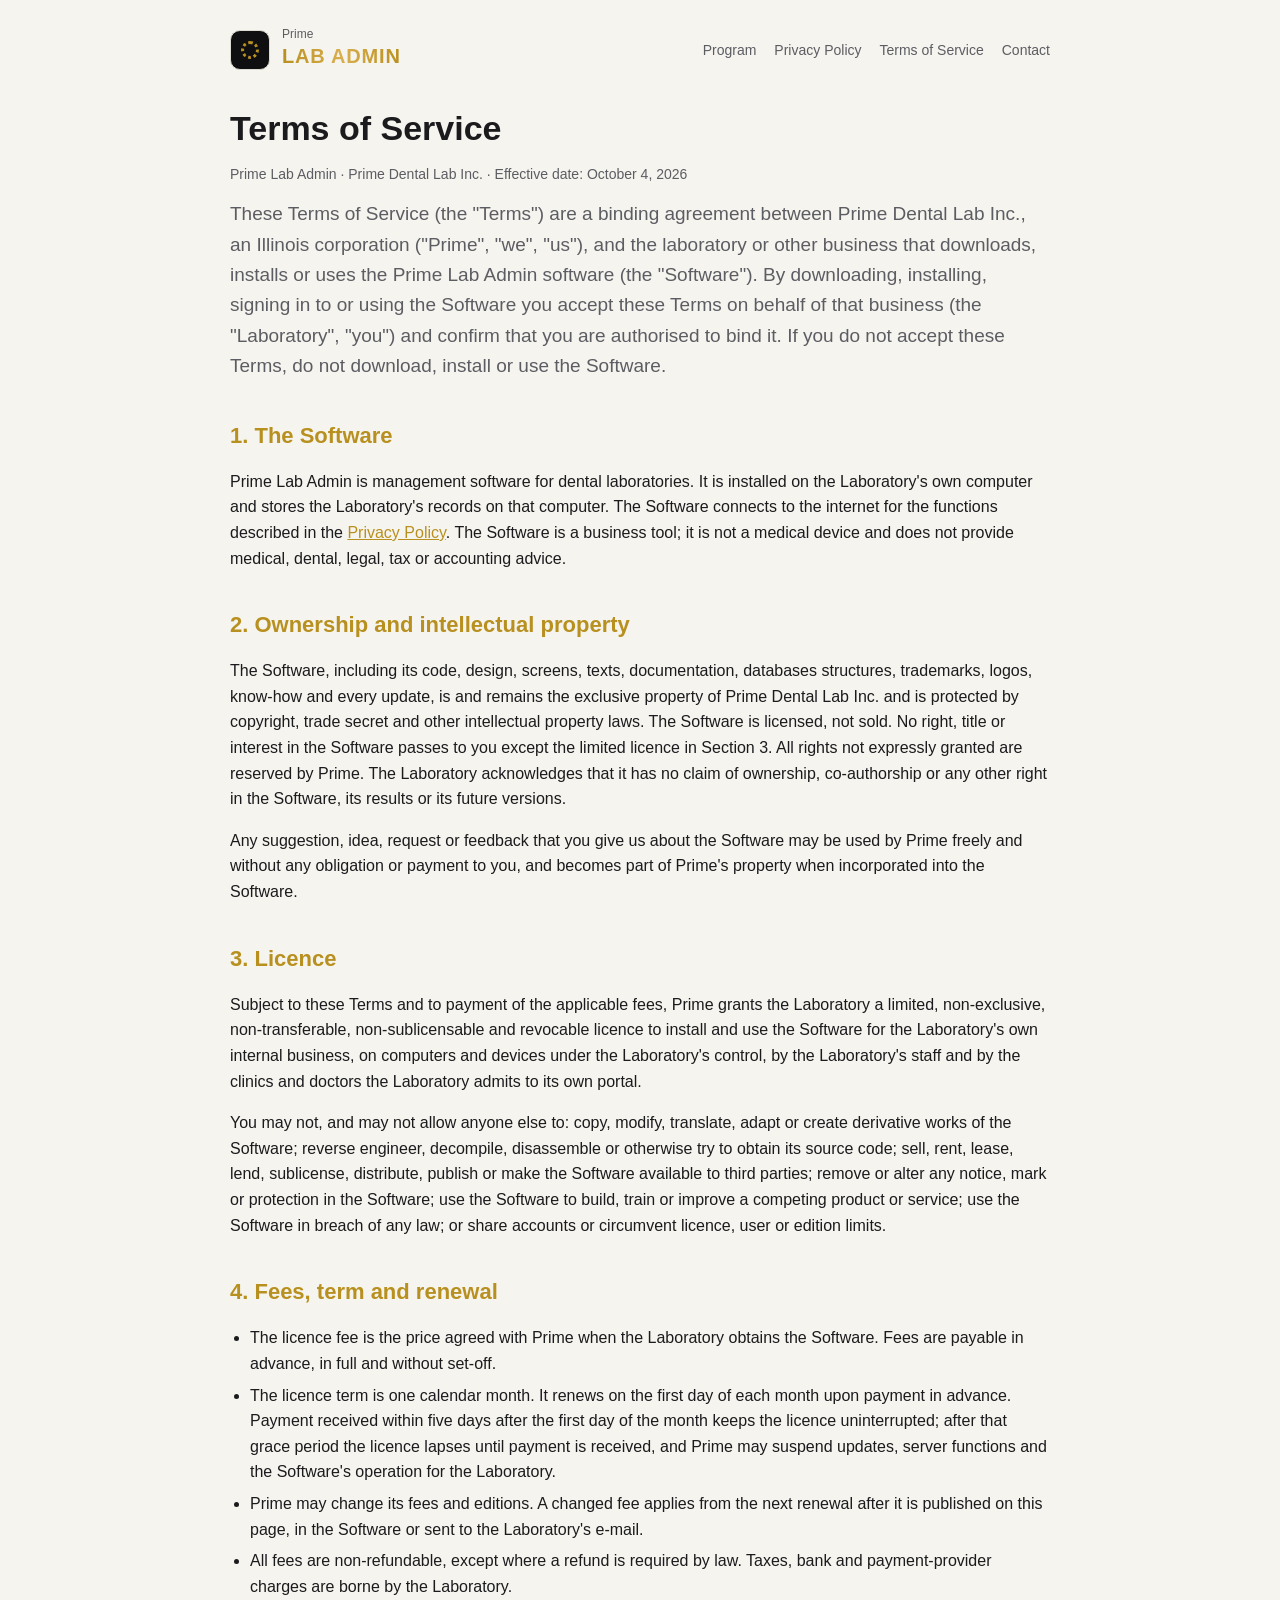
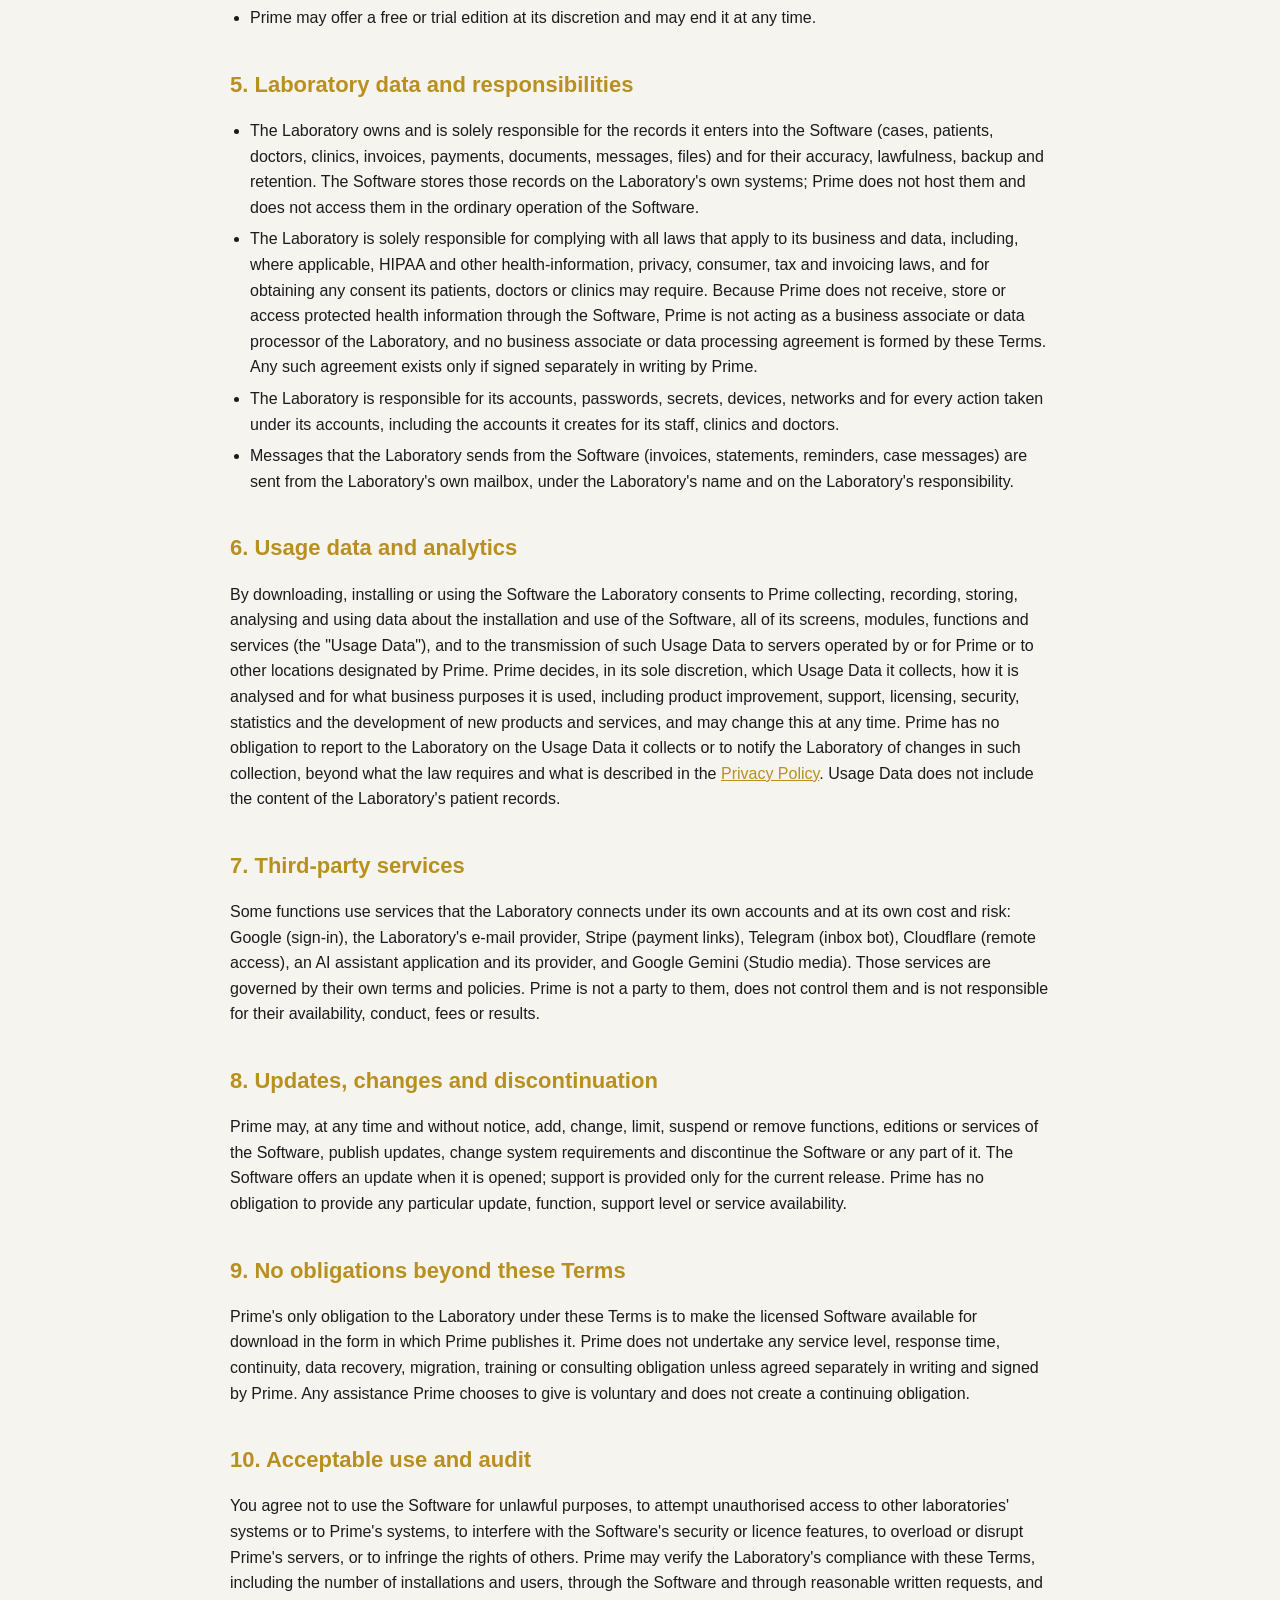
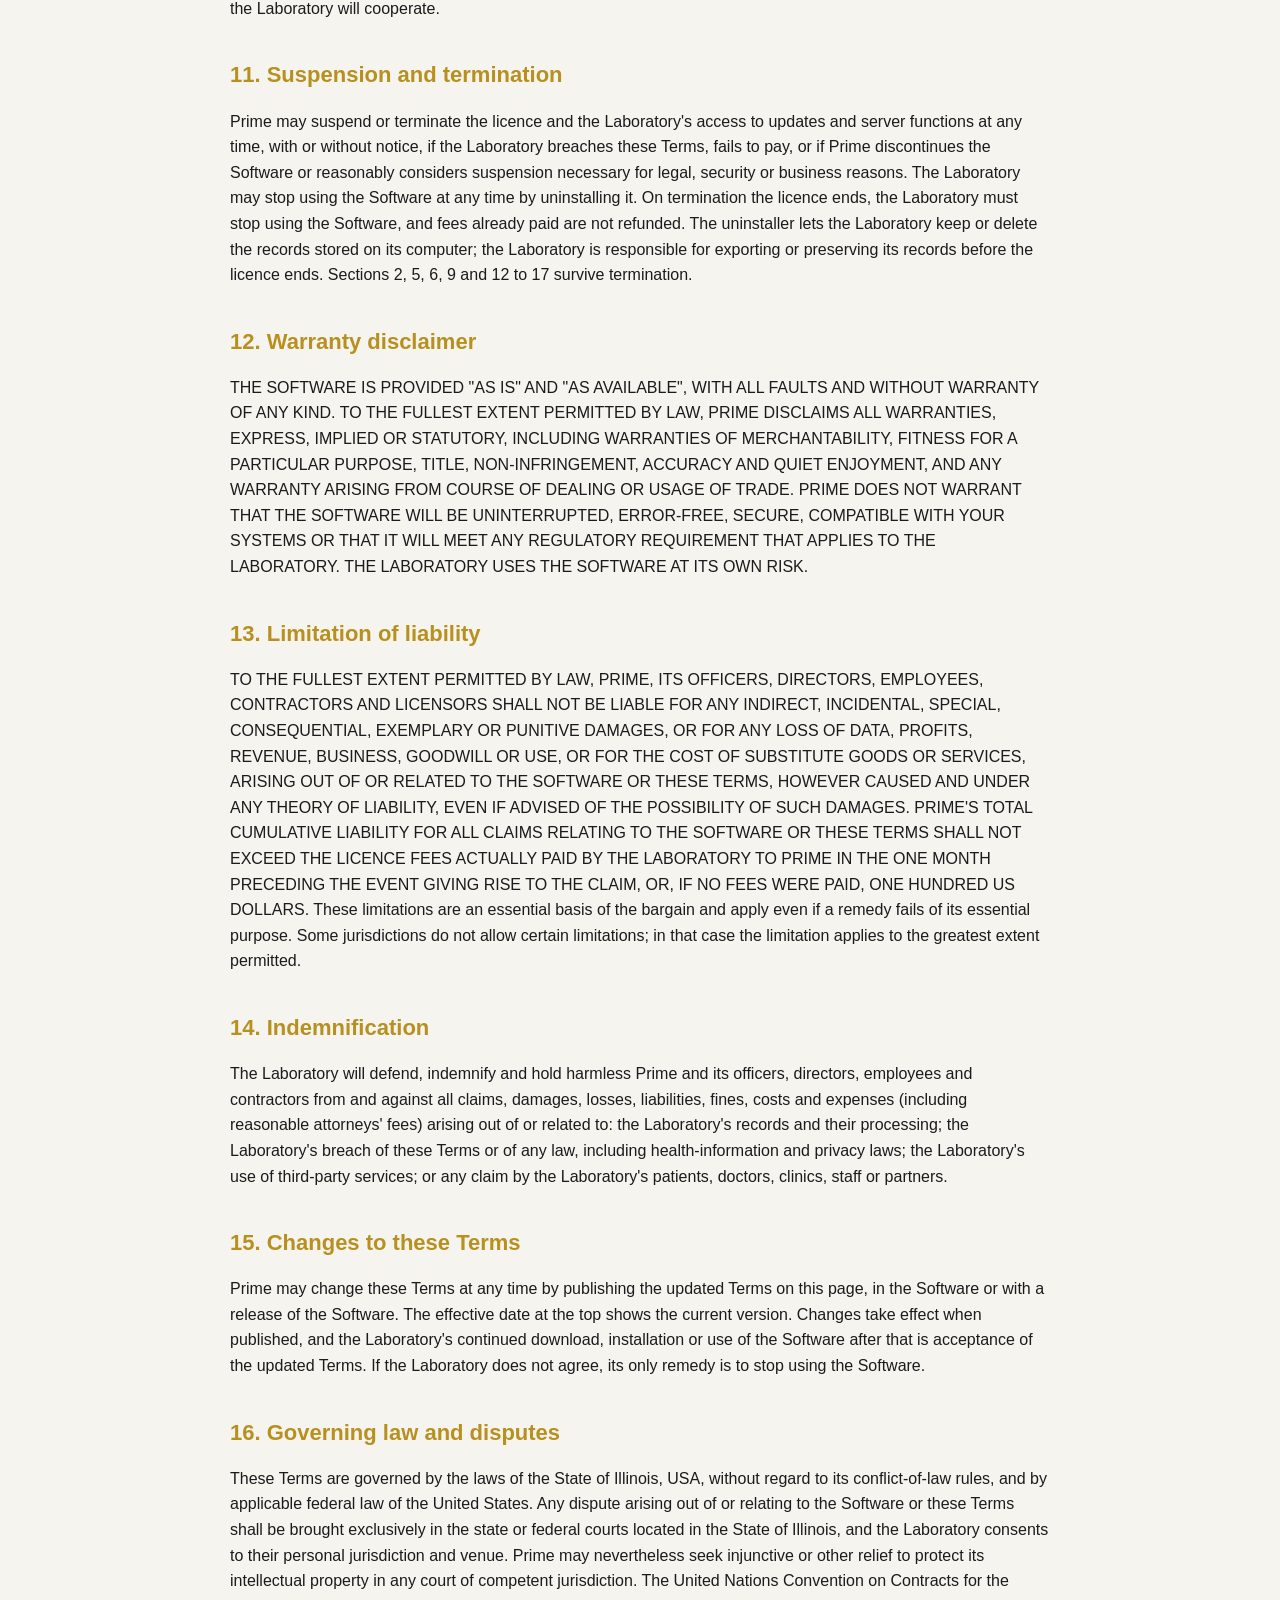
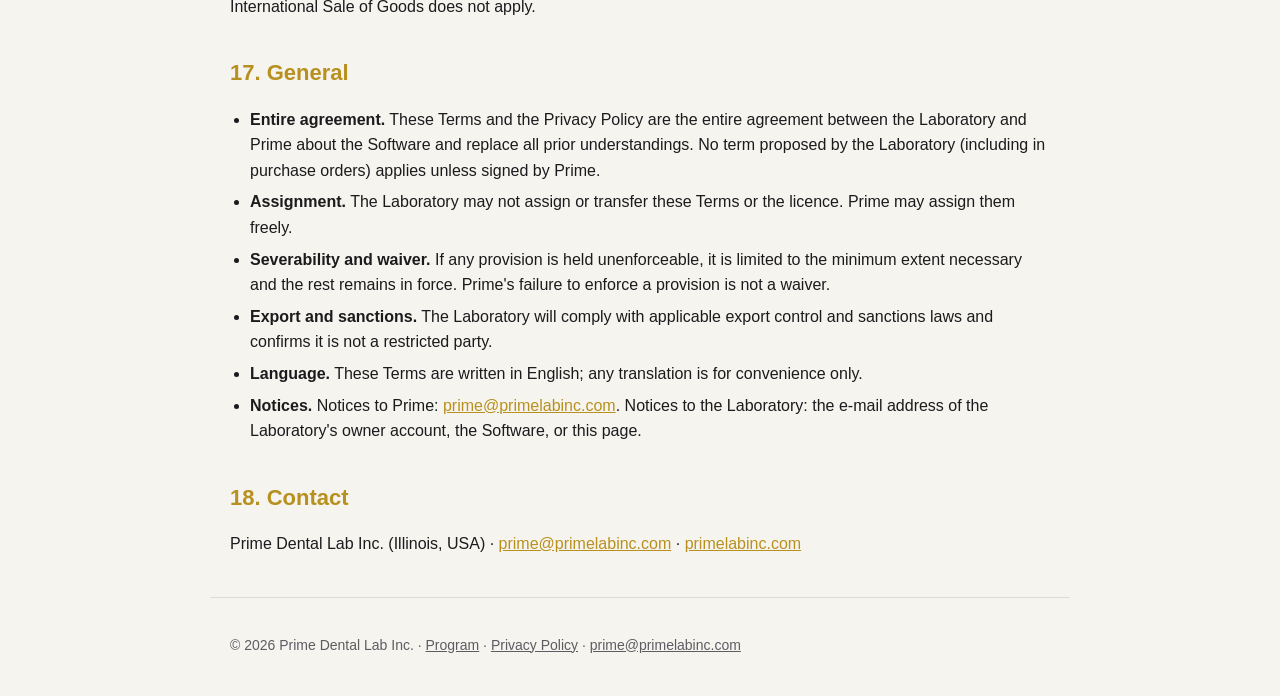
==== terms.html @ 55986823 "Public pages from labadmin 869e050dc3d62ef52f39cce80fc5e84a127762c7" ====
<!doctype html>
<html lang="en">
<head>
<meta charset="utf-8">
<meta name="viewport" content="width=device-width, initial-scale=1">
<title>Terms of Service — Prime Lab Admin</title>
<meta name="description" content="Terms of Service for Prime Lab Admin, dental laboratory management software by Prime Dental Lab Inc.">
<link rel="stylesheet" href="style.css">
</head>
<body>
<header>
  <a class="brand" href="index.html"><span class="mark"><span></span></span><span><small>Prime</small><strong>LAB ADMIN</strong></span></a>
  <nav><a href="index.html">Program</a><a href="privacy.html">Privacy Policy</a><a href="terms.html">Terms of Service</a><a href="mailto:prime@primelabinc.com">Contact</a></nav>
</header>
<main>
  <h1>Terms of Service</h1>
  <p class="meta">Prime Lab Admin · Prime Dental Lab Inc. · Effective date: October 4, 2026</p>
  <p class="lead">These Terms of Service (the "Terms") are a binding agreement between Prime Dental Lab Inc., an Illinois corporation ("Prime", "we", "us"), and the laboratory or other business that downloads, installs or uses the Prime Lab Admin software (the "Software"). By downloading, installing, signing in to or using the Software you accept these Terms on behalf of that business (the "Laboratory", "you") and confirm that you are authorised to bind it. If you do not accept these Terms, do not download, install or use the Software.</p>

  <h2>1. The Software</h2>
  <p>Prime Lab Admin is management software for dental laboratories. It is installed on the Laboratory's own computer and stores the Laboratory's records on that computer. The Software connects to the internet for the functions described in the <a href="privacy.html">Privacy Policy</a>. The Software is a business tool; it is not a medical device and does not provide medical, dental, legal, tax or accounting advice.</p>

  <h2>2. Ownership and intellectual property</h2>
  <p>The Software, including its code, design, screens, texts, documentation, databases structures, trademarks, logos, know-how and every update, is and remains the exclusive property of Prime Dental Lab Inc. and is protected by copyright, trade secret and other intellectual property laws. The Software is licensed, not sold. No right, title or interest in the Software passes to you except the limited licence in Section 3. All rights not expressly granted are reserved by Prime. The Laboratory acknowledges that it has no claim of ownership, co-authorship or any other right in the Software, its results or its future versions.</p>
  <p>Any suggestion, idea, request or feedback that you give us about the Software may be used by Prime freely and without any obligation or payment to you, and becomes part of Prime's property when incorporated into the Software.</p>

  <h2>3. Licence</h2>
  <p>Subject to these Terms and to payment of the applicable fees, Prime grants the Laboratory a limited, non-exclusive, non-transferable, non-sublicensable and revocable licence to install and use the Software for the Laboratory's own internal business, on computers and devices under the Laboratory's control, by the Laboratory's staff and by the clinics and doctors the Laboratory admits to its own portal.</p>
  <p>You may not, and may not allow anyone else to: copy, modify, translate, adapt or create derivative works of the Software; reverse engineer, decompile, disassemble or otherwise try to obtain its source code; sell, rent, lease, lend, sublicense, distribute, publish or make the Software available to third parties; remove or alter any notice, mark or protection in the Software; use the Software to build, train or improve a competing product or service; use the Software in breach of any law; or share accounts or circumvent licence, user or edition limits.</p>

  <h2>4. Fees, term and renewal</h2>
  <ul>
    <li>The licence fee is the price agreed with Prime when the Laboratory obtains the Software. Fees are payable in advance, in full and without set-off.</li>
    <li>The licence term is one calendar month. It renews on the first day of each month upon payment in advance. Payment received within five days after the first day of the month keeps the licence uninterrupted; after that grace period the licence lapses until payment is received, and Prime may suspend updates, server functions and the Software's operation for the Laboratory.</li>
    <li>Prime may change its fees and editions. A changed fee applies from the next renewal after it is published on this page, in the Software or sent to the Laboratory's e-mail.</li>
    <li>All fees are non-refundable, except where a refund is required by law. Taxes, bank and payment-provider charges are borne by the Laboratory.</li>
    <li>Prime may offer a free or trial edition at its discretion and may end it at any time.</li>
  </ul>

  <h2>5. Laboratory data and responsibilities</h2>
  <ul>
    <li>The Laboratory owns and is solely responsible for the records it enters into the Software (cases, patients, doctors, clinics, invoices, payments, documents, messages, files) and for their accuracy, lawfulness, backup and retention. The Software stores those records on the Laboratory's own systems; Prime does not host them and does not access them in the ordinary operation of the Software.</li>
    <li>The Laboratory is solely responsible for complying with all laws that apply to its business and data, including, where applicable, HIPAA and other health-information, privacy, consumer, tax and invoicing laws, and for obtaining any consent its patients, doctors or clinics may require. Because Prime does not receive, store or access protected health information through the Software, Prime is not acting as a business associate or data processor of the Laboratory, and no business associate or data processing agreement is formed by these Terms. Any such agreement exists only if signed separately in writing by Prime.</li>
    <li>The Laboratory is responsible for its accounts, passwords, secrets, devices, networks and for every action taken under its accounts, including the accounts it creates for its staff, clinics and doctors.</li>
    <li>Messages that the Laboratory sends from the Software (invoices, statements, reminders, case messages) are sent from the Laboratory's own mailbox, under the Laboratory's name and on the Laboratory's responsibility.</li>
  </ul>

  <h2>6. Usage data and analytics</h2>
  <p>By downloading, installing or using the Software the Laboratory consents to Prime collecting, recording, storing, analysing and using data about the installation and use of the Software, all of its screens, modules, functions and services (the "Usage Data"), and to the transmission of such Usage Data to servers operated by or for Prime or to other locations designated by Prime. Prime decides, in its sole discretion, which Usage Data it collects, how it is analysed and for what business purposes it is used, including product improvement, support, licensing, security, statistics and the development of new products and services, and may change this at any time. Prime has no obligation to report to the Laboratory on the Usage Data it collects or to notify the Laboratory of changes in such collection, beyond what the law requires and what is described in the <a href="privacy.html">Privacy Policy</a>. Usage Data does not include the content of the Laboratory's patient records.</p>

  <h2>7. Third-party services</h2>
  <p>Some functions use services that the Laboratory connects under its own accounts and at its own cost and risk: Google (sign-in), the Laboratory's e-mail provider, Stripe (payment links), Telegram (inbox bot), Cloudflare (remote access), an AI assistant application and its provider, and Google Gemini (Studio media). Those services are governed by their own terms and policies. Prime is not a party to them, does not control them and is not responsible for their availability, conduct, fees or results.</p>

  <h2>8. Updates, changes and discontinuation</h2>
  <p>Prime may, at any time and without notice, add, change, limit, suspend or remove functions, editions or services of the Software, publish updates, change system requirements and discontinue the Software or any part of it. The Software offers an update when it is opened; support is provided only for the current release. Prime has no obligation to provide any particular update, function, support level or service availability.</p>

  <h2>9. No obligations beyond these Terms</h2>
  <p>Prime's only obligation to the Laboratory under these Terms is to make the licensed Software available for download in the form in which Prime publishes it. Prime does not undertake any service level, response time, continuity, data recovery, migration, training or consulting obligation unless agreed separately in writing and signed by Prime. Any assistance Prime chooses to give is voluntary and does not create a continuing obligation.</p>

  <h2>10. Acceptable use and audit</h2>
  <p>You agree not to use the Software for unlawful purposes, to attempt unauthorised access to other laboratories' systems or to Prime's systems, to interfere with the Software's security or licence features, to overload or disrupt Prime's servers, or to infringe the rights of others. Prime may verify the Laboratory's compliance with these Terms, including the number of installations and users, through the Software and through reasonable written requests, and the Laboratory will cooperate.</p>

  <h2>11. Suspension and termination</h2>
  <p>Prime may suspend or terminate the licence and the Laboratory's access to updates and server functions at any time, with or without notice, if the Laboratory breaches these Terms, fails to pay, or if Prime discontinues the Software or reasonably considers suspension necessary for legal, security or business reasons. The Laboratory may stop using the Software at any time by uninstalling it. On termination the licence ends, the Laboratory must stop using the Software, and fees already paid are not refunded. The uninstaller lets the Laboratory keep or delete the records stored on its computer; the Laboratory is responsible for exporting or preserving its records before the licence ends. Sections 2, 5, 6, 9 and 12 to 17 survive termination.</p>

  <h2>12. Warranty disclaimer</h2>
  <p>THE SOFTWARE IS PROVIDED "AS IS" AND "AS AVAILABLE", WITH ALL FAULTS AND WITHOUT WARRANTY OF ANY KIND. TO THE FULLEST EXTENT PERMITTED BY LAW, PRIME DISCLAIMS ALL WARRANTIES, EXPRESS, IMPLIED OR STATUTORY, INCLUDING WARRANTIES OF MERCHANTABILITY, FITNESS FOR A PARTICULAR PURPOSE, TITLE, NON-INFRINGEMENT, ACCURACY AND QUIET ENJOYMENT, AND ANY WARRANTY ARISING FROM COURSE OF DEALING OR USAGE OF TRADE. PRIME DOES NOT WARRANT THAT THE SOFTWARE WILL BE UNINTERRUPTED, ERROR-FREE, SECURE, COMPATIBLE WITH YOUR SYSTEMS OR THAT IT WILL MEET ANY REGULATORY REQUIREMENT THAT APPLIES TO THE LABORATORY. THE LABORATORY USES THE SOFTWARE AT ITS OWN RISK.</p>

  <h2>13. Limitation of liability</h2>
  <p>TO THE FULLEST EXTENT PERMITTED BY LAW, PRIME, ITS OFFICERS, DIRECTORS, EMPLOYEES, CONTRACTORS AND LICENSORS SHALL NOT BE LIABLE FOR ANY INDIRECT, INCIDENTAL, SPECIAL, CONSEQUENTIAL, EXEMPLARY OR PUNITIVE DAMAGES, OR FOR ANY LOSS OF DATA, PROFITS, REVENUE, BUSINESS, GOODWILL OR USE, OR FOR THE COST OF SUBSTITUTE GOODS OR SERVICES, ARISING OUT OF OR RELATED TO THE SOFTWARE OR THESE TERMS, HOWEVER CAUSED AND UNDER ANY THEORY OF LIABILITY, EVEN IF ADVISED OF THE POSSIBILITY OF SUCH DAMAGES. PRIME'S TOTAL CUMULATIVE LIABILITY FOR ALL CLAIMS RELATING TO THE SOFTWARE OR THESE TERMS SHALL NOT EXCEED THE LICENCE FEES ACTUALLY PAID BY THE LABORATORY TO PRIME IN THE ONE MONTH PRECEDING THE EVENT GIVING RISE TO THE CLAIM, OR, IF NO FEES WERE PAID, ONE HUNDRED US DOLLARS. These limitations are an essential basis of the bargain and apply even if a remedy fails of its essential purpose. Some jurisdictions do not allow certain limitations; in that case the limitation applies to the greatest extent permitted.</p>

  <h2>14. Indemnification</h2>
  <p>The Laboratory will defend, indemnify and hold harmless Prime and its officers, directors, employees and contractors from and against all claims, damages, losses, liabilities, fines, costs and expenses (including reasonable attorneys' fees) arising out of or related to: the Laboratory's records and their processing; the Laboratory's breach of these Terms or of any law, including health-information and privacy laws; the Laboratory's use of third-party services; or any claim by the Laboratory's patients, doctors, clinics, staff or partners.</p>

  <h2>15. Changes to these Terms</h2>
  <p>Prime may change these Terms at any time by publishing the updated Terms on this page, in the Software or with a release of the Software. The effective date at the top shows the current version. Changes take effect when published, and the Laboratory's continued download, installation or use of the Software after that is acceptance of the updated Terms. If the Laboratory does not agree, its only remedy is to stop using the Software.</p>

  <h2>16. Governing law and disputes</h2>
  <p>These Terms are governed by the laws of the State of Illinois, USA, without regard to its conflict-of-law rules, and by applicable federal law of the United States. Any dispute arising out of or relating to the Software or these Terms shall be brought exclusively in the state or federal courts located in the State of Illinois, and the Laboratory consents to their personal jurisdiction and venue. Prime may nevertheless seek injunctive or other relief to protect its intellectual property in any court of competent jurisdiction. The United Nations Convention on Contracts for the International Sale of Goods does not apply.</p>

  <h2>17. General</h2>
  <ul>
    <li><strong>Entire agreement.</strong> These Terms and the Privacy Policy are the entire agreement between the Laboratory and Prime about the Software and replace all prior understandings. No term proposed by the Laboratory (including in purchase orders) applies unless signed by Prime.</li>
    <li><strong>Assignment.</strong> The Laboratory may not assign or transfer these Terms or the licence. Prime may assign them freely.</li>
    <li><strong>Severability and waiver.</strong> If any provision is held unenforceable, it is limited to the minimum extent necessary and the rest remains in force. Prime's failure to enforce a provision is not a waiver.</li>
    <li><strong>Export and sanctions.</strong> The Laboratory will comply with applicable export control and sanctions laws and confirms it is not a restricted party.</li>
    <li><strong>Language.</strong> These Terms are written in English; any translation is for convenience only.</li>
    <li><strong>Notices.</strong> Notices to Prime: <a href="mailto:prime@primelabinc.com">prime@primelabinc.com</a>. Notices to the Laboratory: the e-mail address of the Laboratory's owner account, the Software, or this page.</li>
  </ul>

  <h2>18. Contact</h2>
  <p>Prime Dental Lab Inc. (Illinois, USA) · <a href="mailto:prime@primelabinc.com">prime@primelabinc.com</a> · <a href="https://primelabinc.com">primelabinc.com</a></p>
</main>
<footer>
  © 2026 Prime Dental Lab Inc. · <a href="index.html">Program</a> · <a href="privacy.html">Privacy Policy</a> · <a href="mailto:prime@primelabinc.com">prime@primelabinc.com</a>
</footer>
</body>
</html>
---- style.css ----
:root{--bg:#141517;--card:#1c1d21;--text:#ececec;--muted:#a9a9ad;--gold:#f0c75e;--gold2:#fff3b0;--line:#3a3b40;--max:860px}
@media (prefers-color-scheme:light){:root{--bg:#f6f4ee;--card:#ffffff;--text:#1b1b1e;--muted:#5c5c63;--gold:#b8901f;--gold2:#d9ae4f;--line:#dedbd1}}
*{box-sizing:border-box}
body{margin:0;background:var(--bg);color:var(--text);font:16px/1.6 -apple-system,"Segoe UI",Roboto,Helvetica,Arial,sans-serif}
header,main,footer{max-width:var(--max);margin:0 auto;padding:0 20px}
header{padding-top:28px;padding-bottom:8px;display:flex;align-items:center;justify-content:space-between;gap:16px;flex-wrap:wrap}
.brand{display:flex;align-items:center;gap:12px;text-decoration:none;color:inherit}
.brand .mark{width:40px;height:40px;border-radius:10px;background:#0f0f11;border:1px solid var(--line);display:grid;place-items:center}
.brand .mark span{width:18px;height:18px;border-radius:50%;border:3px dotted var(--gold)}
.brand small{display:block;font-size:12px;color:var(--muted);line-height:1}
.brand strong{font-size:20px;letter-spacing:.04em;background:linear-gradient(90deg,var(--gold),var(--gold2),var(--gold));-webkit-background-clip:text;background-clip:text;color:transparent}
nav a{color:var(--muted);text-decoration:none;margin-left:18px;font-size:14px}
nav a:hover{color:var(--gold)}
h1{font-size:34px;line-height:1.2;margin:28px 0 8px}
h2{font-size:22px;margin:36px 0 10px;color:var(--gold)}
h3{font-size:17px;margin:22px 0 6px}
p.lead{font-size:19px;color:var(--muted);margin-top:0}
.card{background:var(--card);border:1px solid var(--line);border-radius:14px;padding:18px 20px;margin:14px 0}
.grid{display:grid;grid-template-columns:repeat(auto-fit,minmax(240px,1fr));gap:14px}
.grid .card{margin:0}
.btn{display:inline-block;background:var(--gold);color:#141517;font-weight:600;text-decoration:none;padding:12px 20px;border-radius:10px;margin:8px 8px 8px 0}
.btn.ghost{background:transparent;color:var(--text);border:1px solid var(--line)}
ul{padding-left:20px}
li{margin:6px 0}
table{border-collapse:collapse;width:100%;font-size:15px}
th,td{text-align:left;vertical-align:top;padding:8px 10px;border-bottom:1px solid var(--line)}
th{color:var(--muted);font-weight:600}
.meta{color:var(--muted);font-size:14px}
footer{padding:36px 20px 40px;color:var(--muted);font-size:14px;border-top:1px solid var(--line);margin-top:40px}
footer a{color:var(--muted)}
a{color:var(--gold)}
@media (max-width:600px){h1{font-size:28px}nav a{margin-left:12px}}
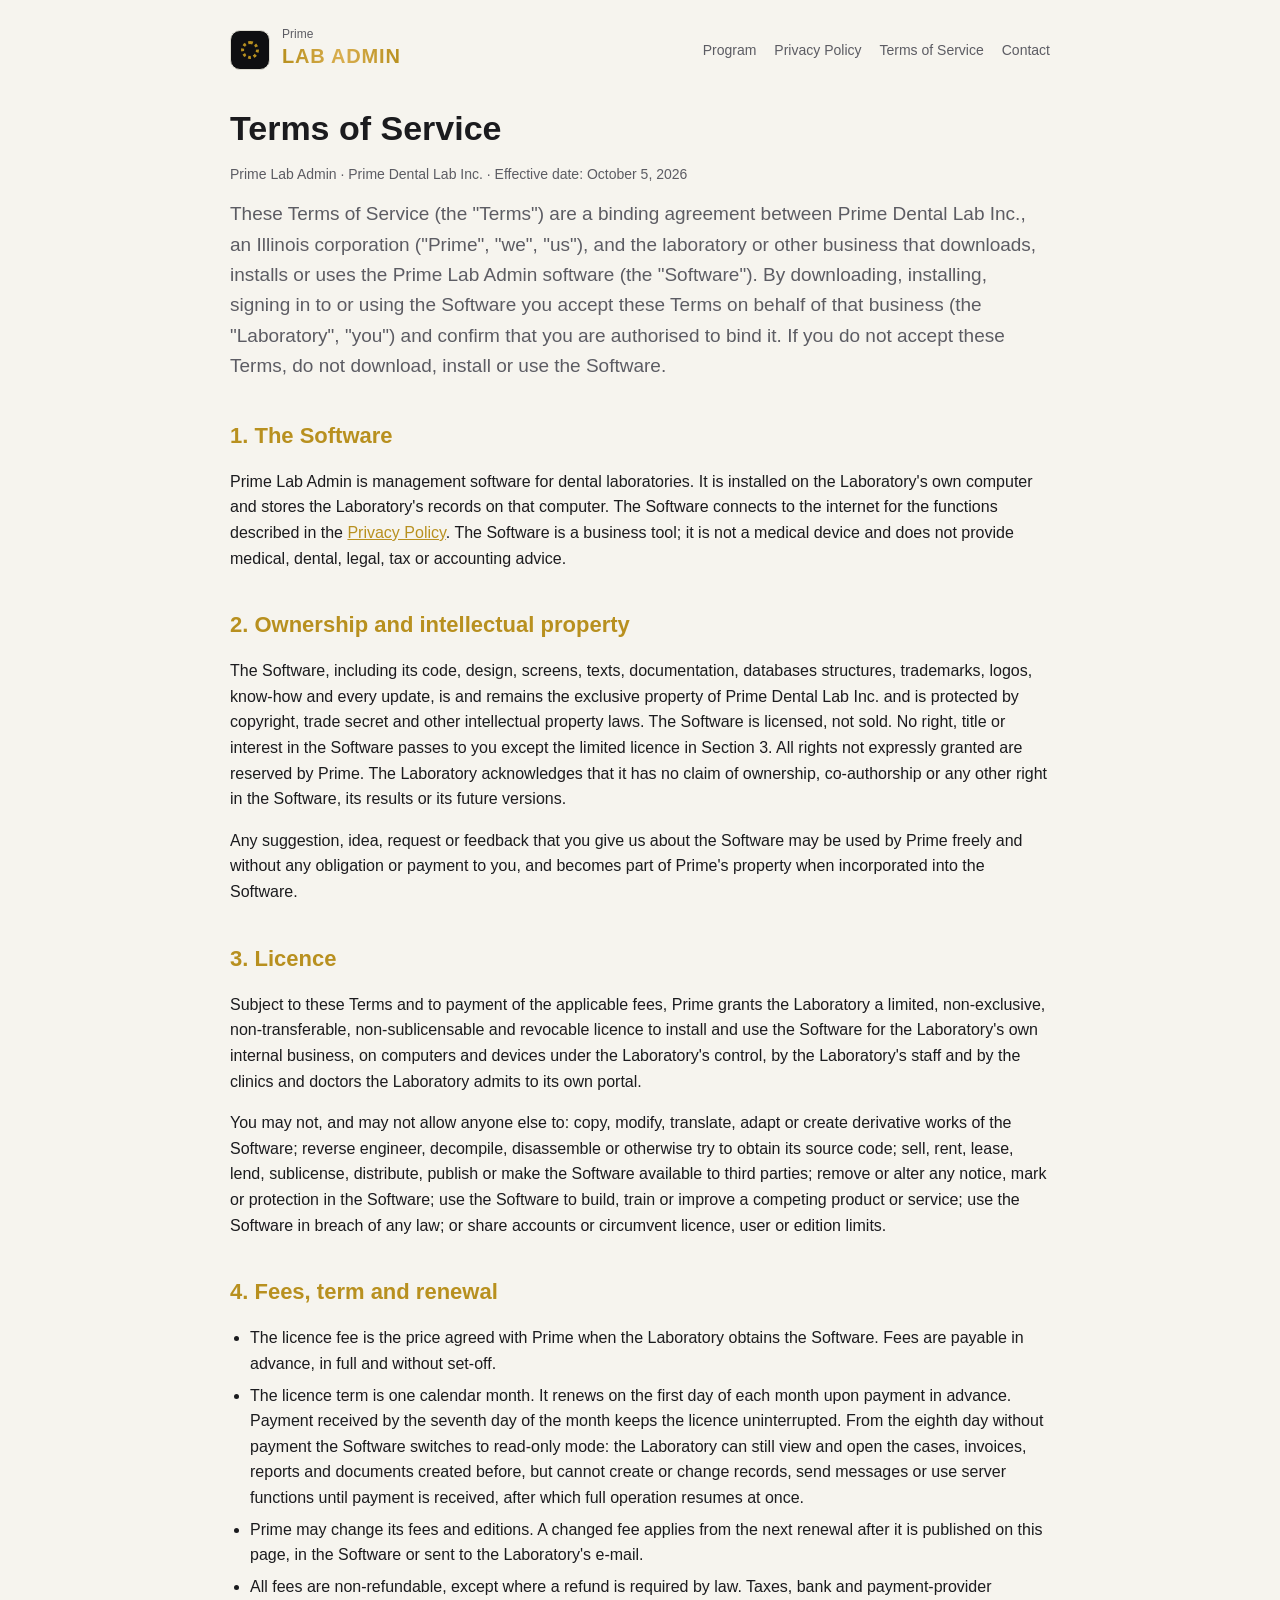
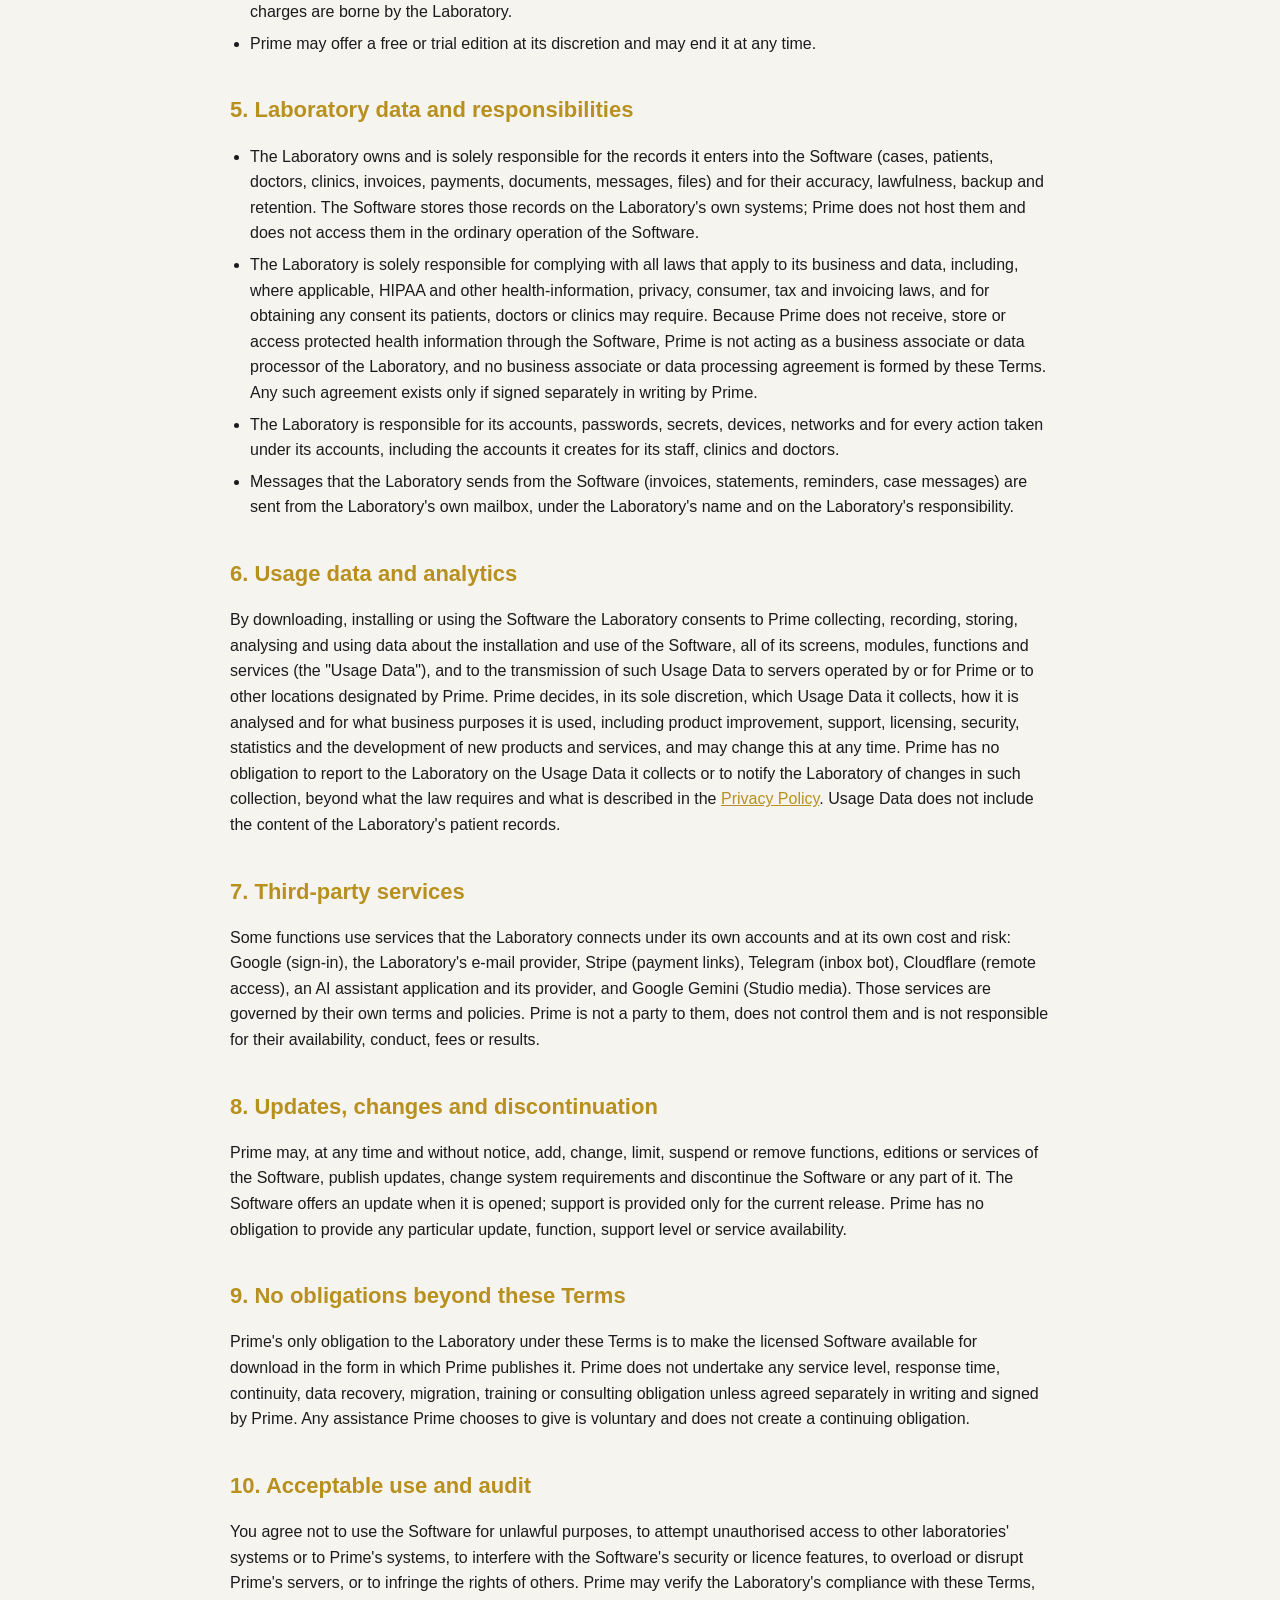
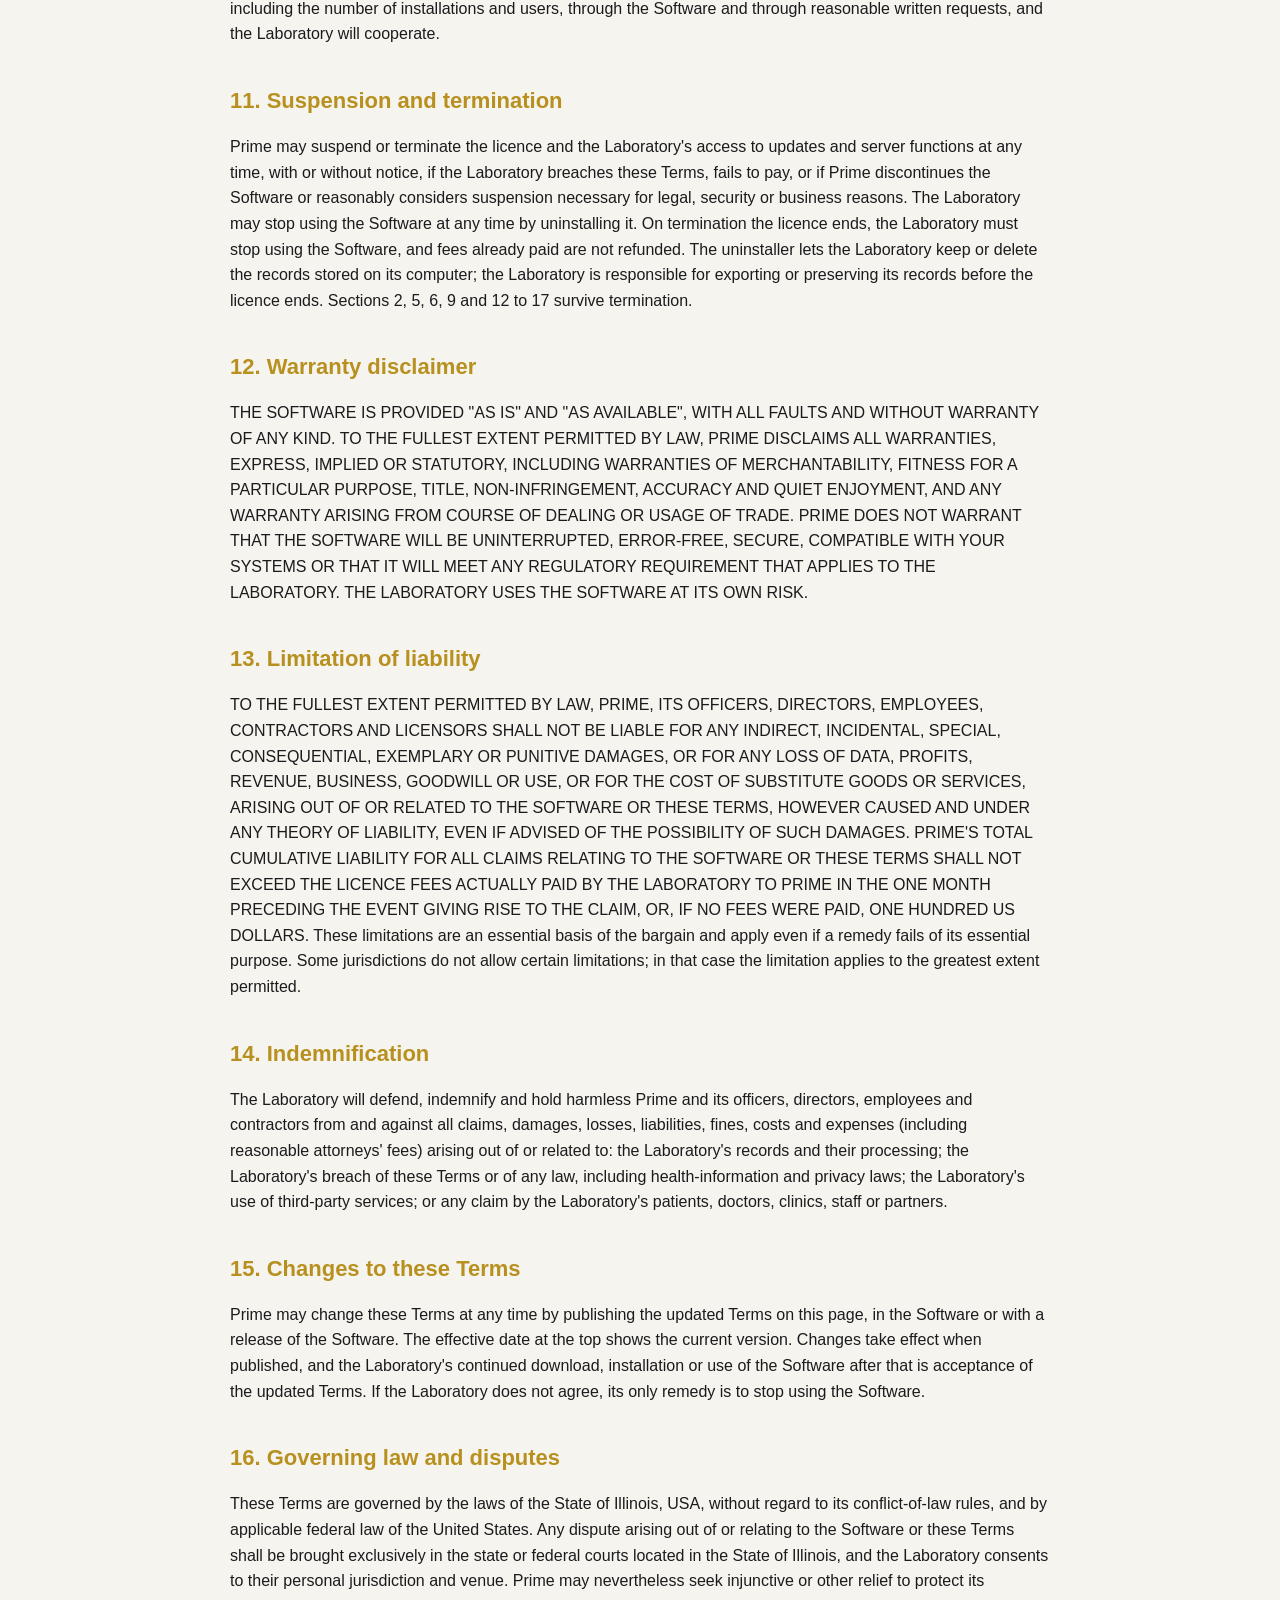
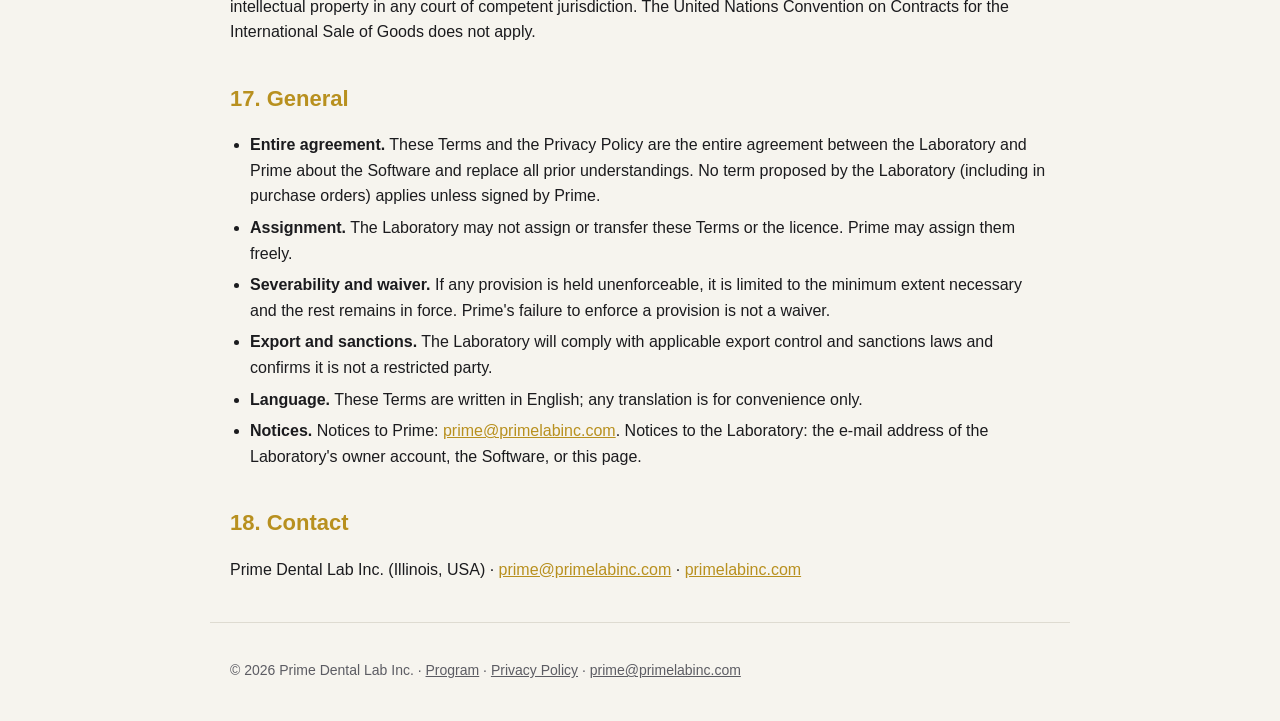
==== commit 47d41187: "Public pages from labadmin c899fab8dcedd87260b2fb63ebf32020b0abae48" ====
--- a/terms.html
+++ b/terms.html
@@ -14,7 +14,7 @@
 </header>
 <main>
   <h1>Terms of Service</h1>
-  <p class="meta">Prime Lab Admin · Prime Dental Lab Inc. · Effective date: October 4, 2026</p>
+  <p class="meta">Prime Lab Admin · Prime Dental Lab Inc. · Effective date: October 5, 2026</p>
   <p class="lead">These Terms of Service (the "Terms") are a binding agreement between Prime Dental Lab Inc., an Illinois corporation ("Prime", "we", "us"), and the laboratory or other business that downloads, installs or uses the Prime Lab Admin software (the "Software"). By downloading, installing, signing in to or using the Software you accept these Terms on behalf of that business (the "Laboratory", "you") and confirm that you are authorised to bind it. If you do not accept these Terms, do not download, install or use the Software.</p>
 
   <h2>1. The Software</h2>
@@ -31,7 +31,7 @@
   <h2>4. Fees, term and renewal</h2>
   <ul>
     <li>The licence fee is the price agreed with Prime when the Laboratory obtains the Software. Fees are payable in advance, in full and without set-off.</li>
-    <li>The licence term is one calendar month. It renews on the first day of each month upon payment in advance. Payment received within five days after the first day of the month keeps the licence uninterrupted; after that grace period the licence lapses until payment is received, and Prime may suspend updates, server functions and the Software's operation for the Laboratory.</li>
+    <li>The licence term is one calendar month. It renews on the first day of each month upon payment in advance. Payment received by the seventh day of the month keeps the licence uninterrupted. From the eighth day without payment the Software switches to read-only mode: the Laboratory can still view and open the cases, invoices, reports and documents created before, but cannot create or change records, send messages or use server functions until payment is received, after which full operation resumes at once.</li>
     <li>Prime may change its fees and editions. A changed fee applies from the next renewal after it is published on this page, in the Software or sent to the Laboratory's e-mail.</li>
     <li>All fees are non-refundable, except where a refund is required by law. Taxes, bank and payment-provider charges are borne by the Laboratory.</li>
     <li>Prime may offer a free or trial edition at its discretion and may end it at any time.</li>
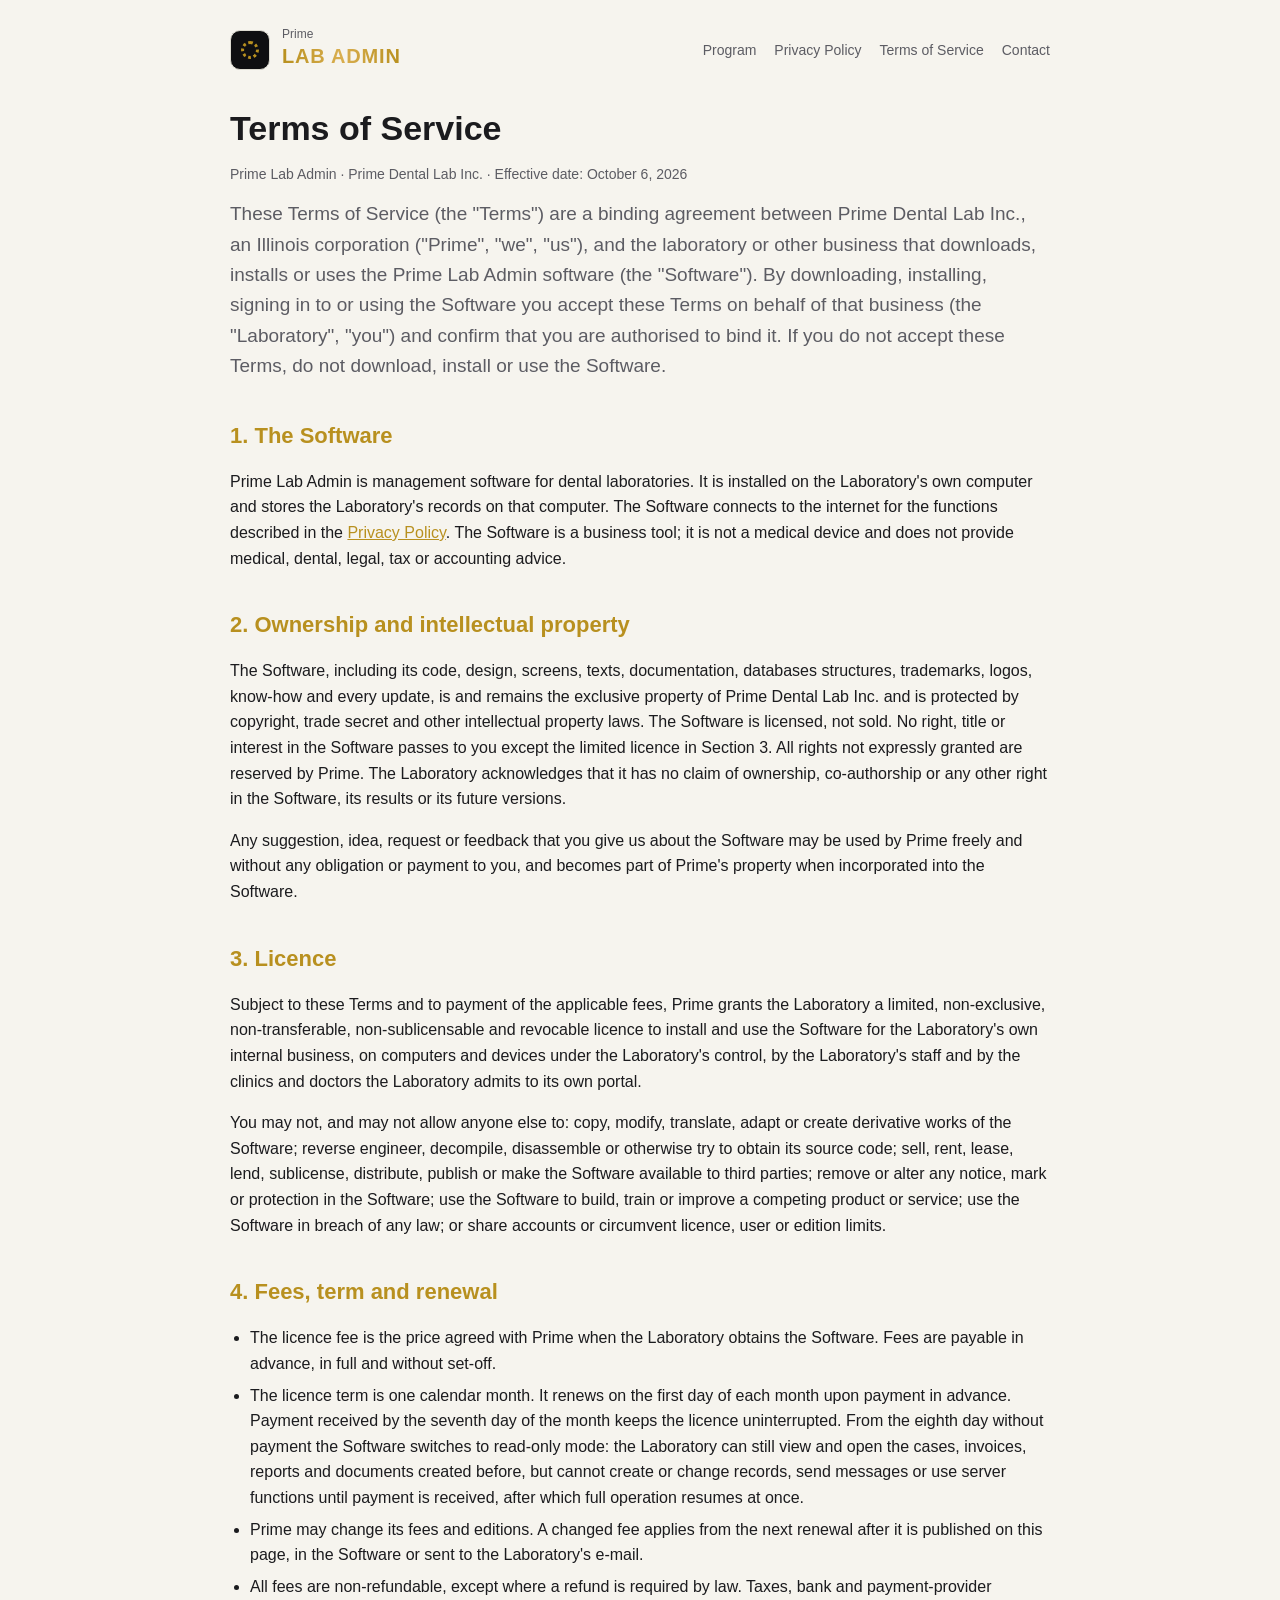
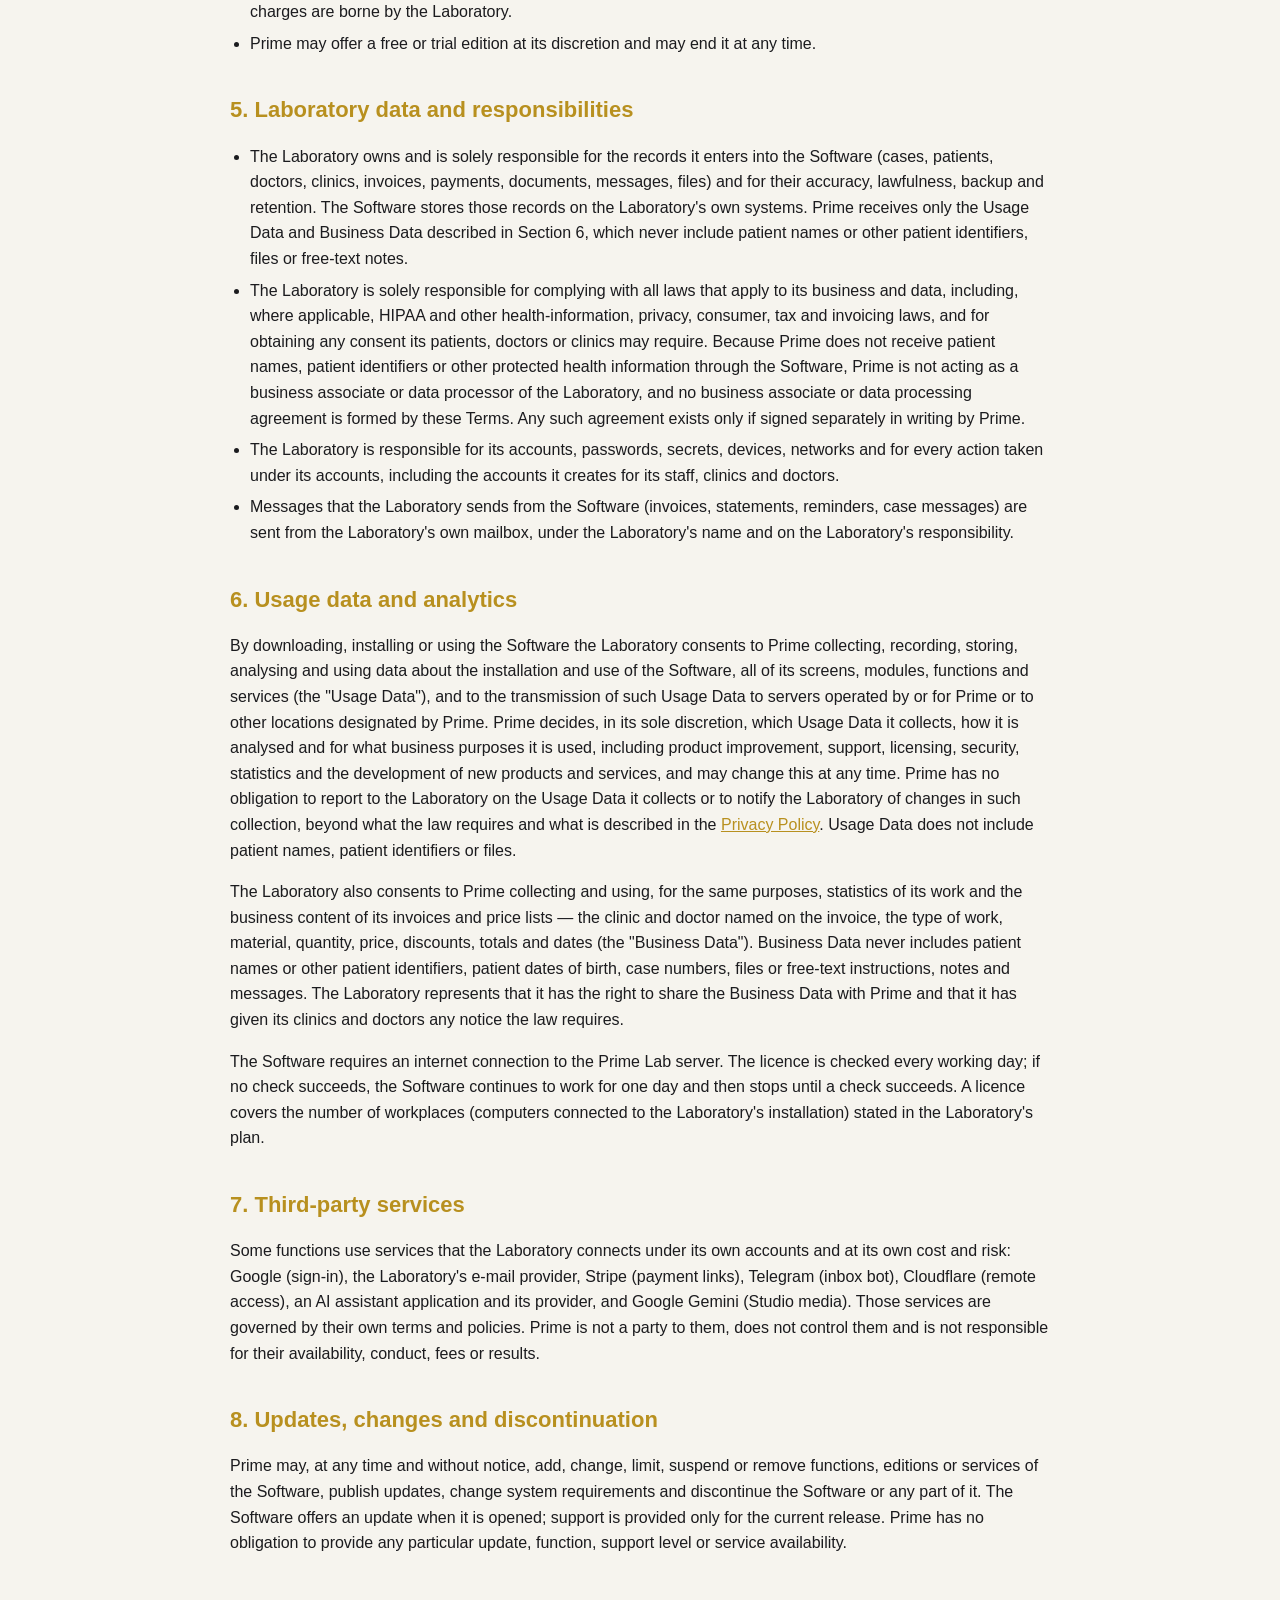
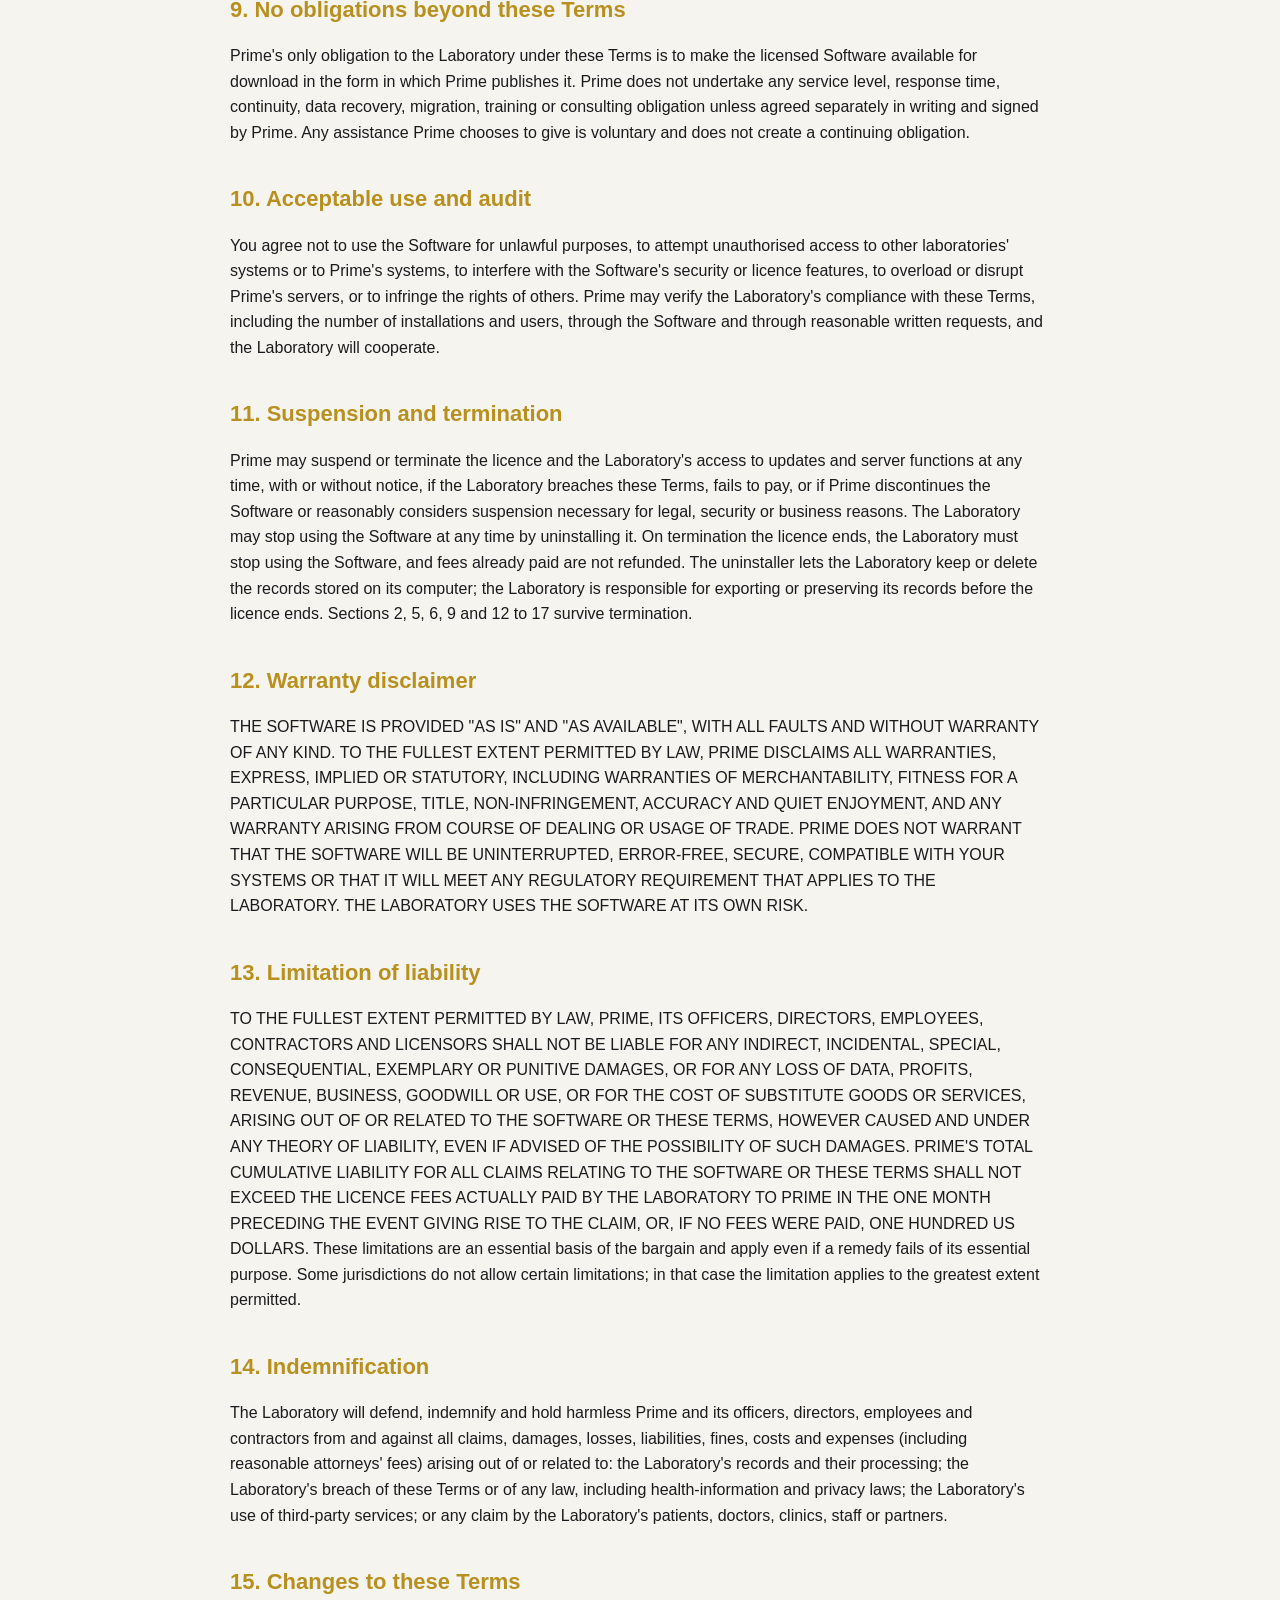
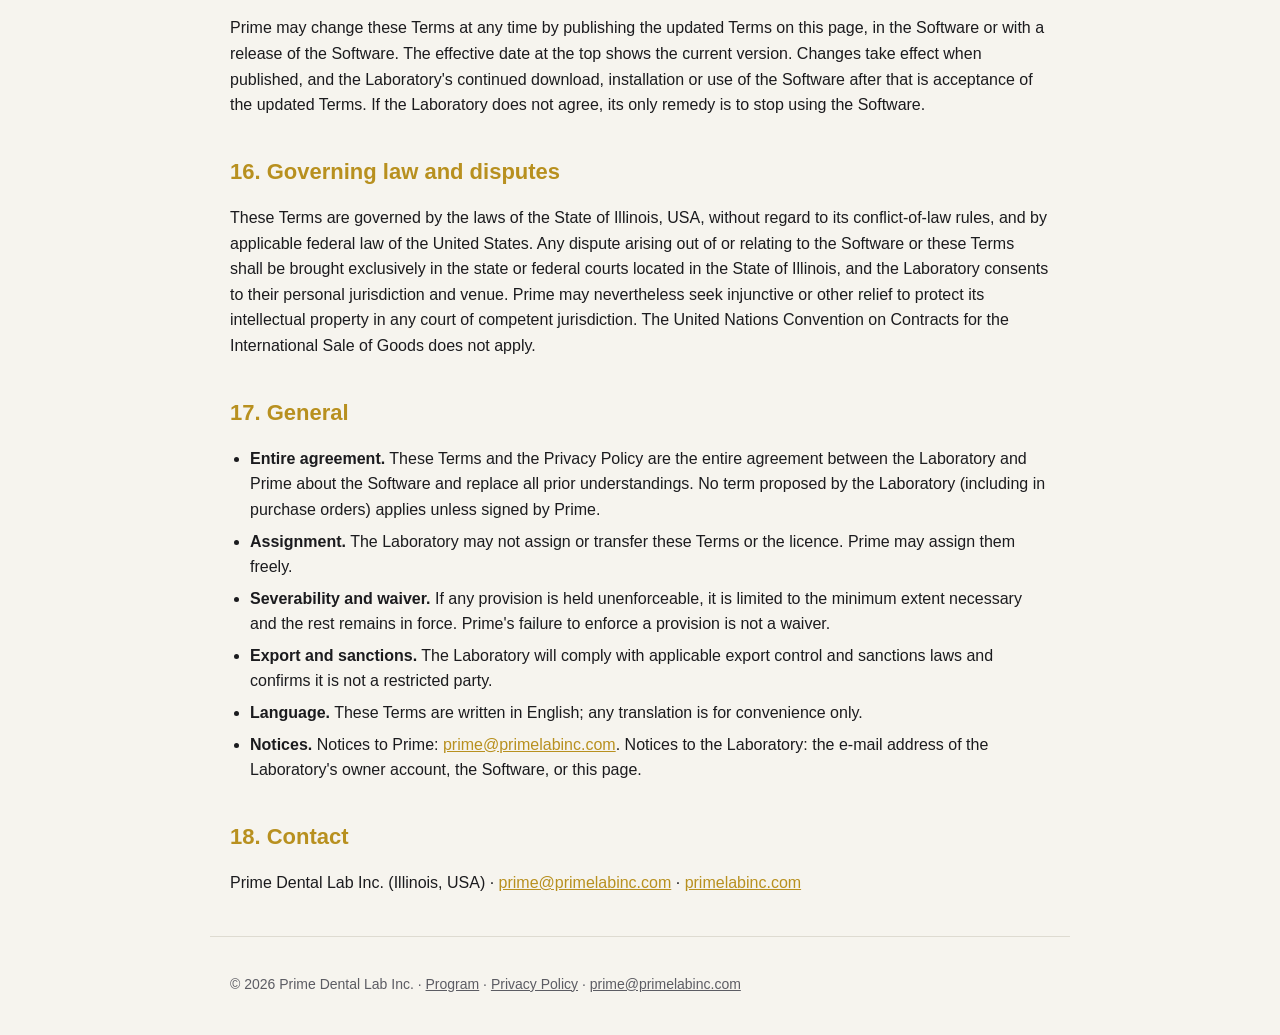
==== commit 6ae00aef: "Public pages from labadmin aed3d22ae14ece56cc79f1566f37463aeb109152" ====
--- a/terms.html
+++ b/terms.html
@@ -14,7 +14,7 @@
 </header>
 <main>
   <h1>Terms of Service</h1>
-  <p class="meta">Prime Lab Admin · Prime Dental Lab Inc. · Effective date: October 5, 2026</p>
+  <p class="meta">Prime Lab Admin · Prime Dental Lab Inc. · Effective date: October 6, 2026</p>
   <p class="lead">These Terms of Service (the "Terms") are a binding agreement between Prime Dental Lab Inc., an Illinois corporation ("Prime", "we", "us"), and the laboratory or other business that downloads, installs or uses the Prime Lab Admin software (the "Software"). By downloading, installing, signing in to or using the Software you accept these Terms on behalf of that business (the "Laboratory", "you") and confirm that you are authorised to bind it. If you do not accept these Terms, do not download, install or use the Software.</p>
 
   <h2>1. The Software</h2>
@@ -39,14 +39,16 @@
 
   <h2>5. Laboratory data and responsibilities</h2>
   <ul>
-    <li>The Laboratory owns and is solely responsible for the records it enters into the Software (cases, patients, doctors, clinics, invoices, payments, documents, messages, files) and for their accuracy, lawfulness, backup and retention. The Software stores those records on the Laboratory's own systems; Prime does not host them and does not access them in the ordinary operation of the Software.</li>
-    <li>The Laboratory is solely responsible for complying with all laws that apply to its business and data, including, where applicable, HIPAA and other health-information, privacy, consumer, tax and invoicing laws, and for obtaining any consent its patients, doctors or clinics may require. Because Prime does not receive, store or access protected health information through the Software, Prime is not acting as a business associate or data processor of the Laboratory, and no business associate or data processing agreement is formed by these Terms. Any such agreement exists only if signed separately in writing by Prime.</li>
+    <li>The Laboratory owns and is solely responsible for the records it enters into the Software (cases, patients, doctors, clinics, invoices, payments, documents, messages, files) and for their accuracy, lawfulness, backup and retention. The Software stores those records on the Laboratory's own systems. Prime receives only the Usage Data and Business Data described in Section 6, which never include patient names or other patient identifiers, files or free-text notes.</li>
+    <li>The Laboratory is solely responsible for complying with all laws that apply to its business and data, including, where applicable, HIPAA and other health-information, privacy, consumer, tax and invoicing laws, and for obtaining any consent its patients, doctors or clinics may require. Because Prime does not receive patient names, patient identifiers or other protected health information through the Software, Prime is not acting as a business associate or data processor of the Laboratory, and no business associate or data processing agreement is formed by these Terms. Any such agreement exists only if signed separately in writing by Prime.</li>
     <li>The Laboratory is responsible for its accounts, passwords, secrets, devices, networks and for every action taken under its accounts, including the accounts it creates for its staff, clinics and doctors.</li>
     <li>Messages that the Laboratory sends from the Software (invoices, statements, reminders, case messages) are sent from the Laboratory's own mailbox, under the Laboratory's name and on the Laboratory's responsibility.</li>
   </ul>
 
   <h2>6. Usage data and analytics</h2>
-  <p>By downloading, installing or using the Software the Laboratory consents to Prime collecting, recording, storing, analysing and using data about the installation and use of the Software, all of its screens, modules, functions and services (the "Usage Data"), and to the transmission of such Usage Data to servers operated by or for Prime or to other locations designated by Prime. Prime decides, in its sole discretion, which Usage Data it collects, how it is analysed and for what business purposes it is used, including product improvement, support, licensing, security, statistics and the development of new products and services, and may change this at any time. Prime has no obligation to report to the Laboratory on the Usage Data it collects or to notify the Laboratory of changes in such collection, beyond what the law requires and what is described in the <a href="privacy.html">Privacy Policy</a>. Usage Data does not include the content of the Laboratory's patient records.</p>
+  <p>By downloading, installing or using the Software the Laboratory consents to Prime collecting, recording, storing, analysing and using data about the installation and use of the Software, all of its screens, modules, functions and services (the "Usage Data"), and to the transmission of such Usage Data to servers operated by or for Prime or to other locations designated by Prime. Prime decides, in its sole discretion, which Usage Data it collects, how it is analysed and for what business purposes it is used, including product improvement, support, licensing, security, statistics and the development of new products and services, and may change this at any time. Prime has no obligation to report to the Laboratory on the Usage Data it collects or to notify the Laboratory of changes in such collection, beyond what the law requires and what is described in the <a href="privacy.html">Privacy Policy</a>. Usage Data does not include patient names, patient identifiers or files.</p>
+  <p>The Laboratory also consents to Prime collecting and using, for the same purposes, statistics of its work and the business content of its invoices and price lists — the clinic and doctor named on the invoice, the type of work, material, quantity, price, discounts, totals and dates (the "Business Data"). Business Data never includes patient names or other patient identifiers, patient dates of birth, case numbers, files or free-text instructions, notes and messages. The Laboratory represents that it has the right to share the Business Data with Prime and that it has given its clinics and doctors any notice the law requires.</p>
+  <p>The Software requires an internet connection to the Prime Lab server. The licence is checked every working day; if no check succeeds, the Software continues to work for one day and then stops until a check succeeds. A licence covers the number of workplaces (computers connected to the Laboratory's installation) stated in the Laboratory's plan.</p>
 
   <h2>7. Third-party services</h2>
   <p>Some functions use services that the Laboratory connects under its own accounts and at its own cost and risk: Google (sign-in), the Laboratory's e-mail provider, Stripe (payment links), Telegram (inbox bot), Cloudflare (remote access), an AI assistant application and its provider, and Google Gemini (Studio media). Those services are governed by their own terms and policies. Prime is not a party to them, does not control them and is not responsible for their availability, conduct, fees or results.</p>
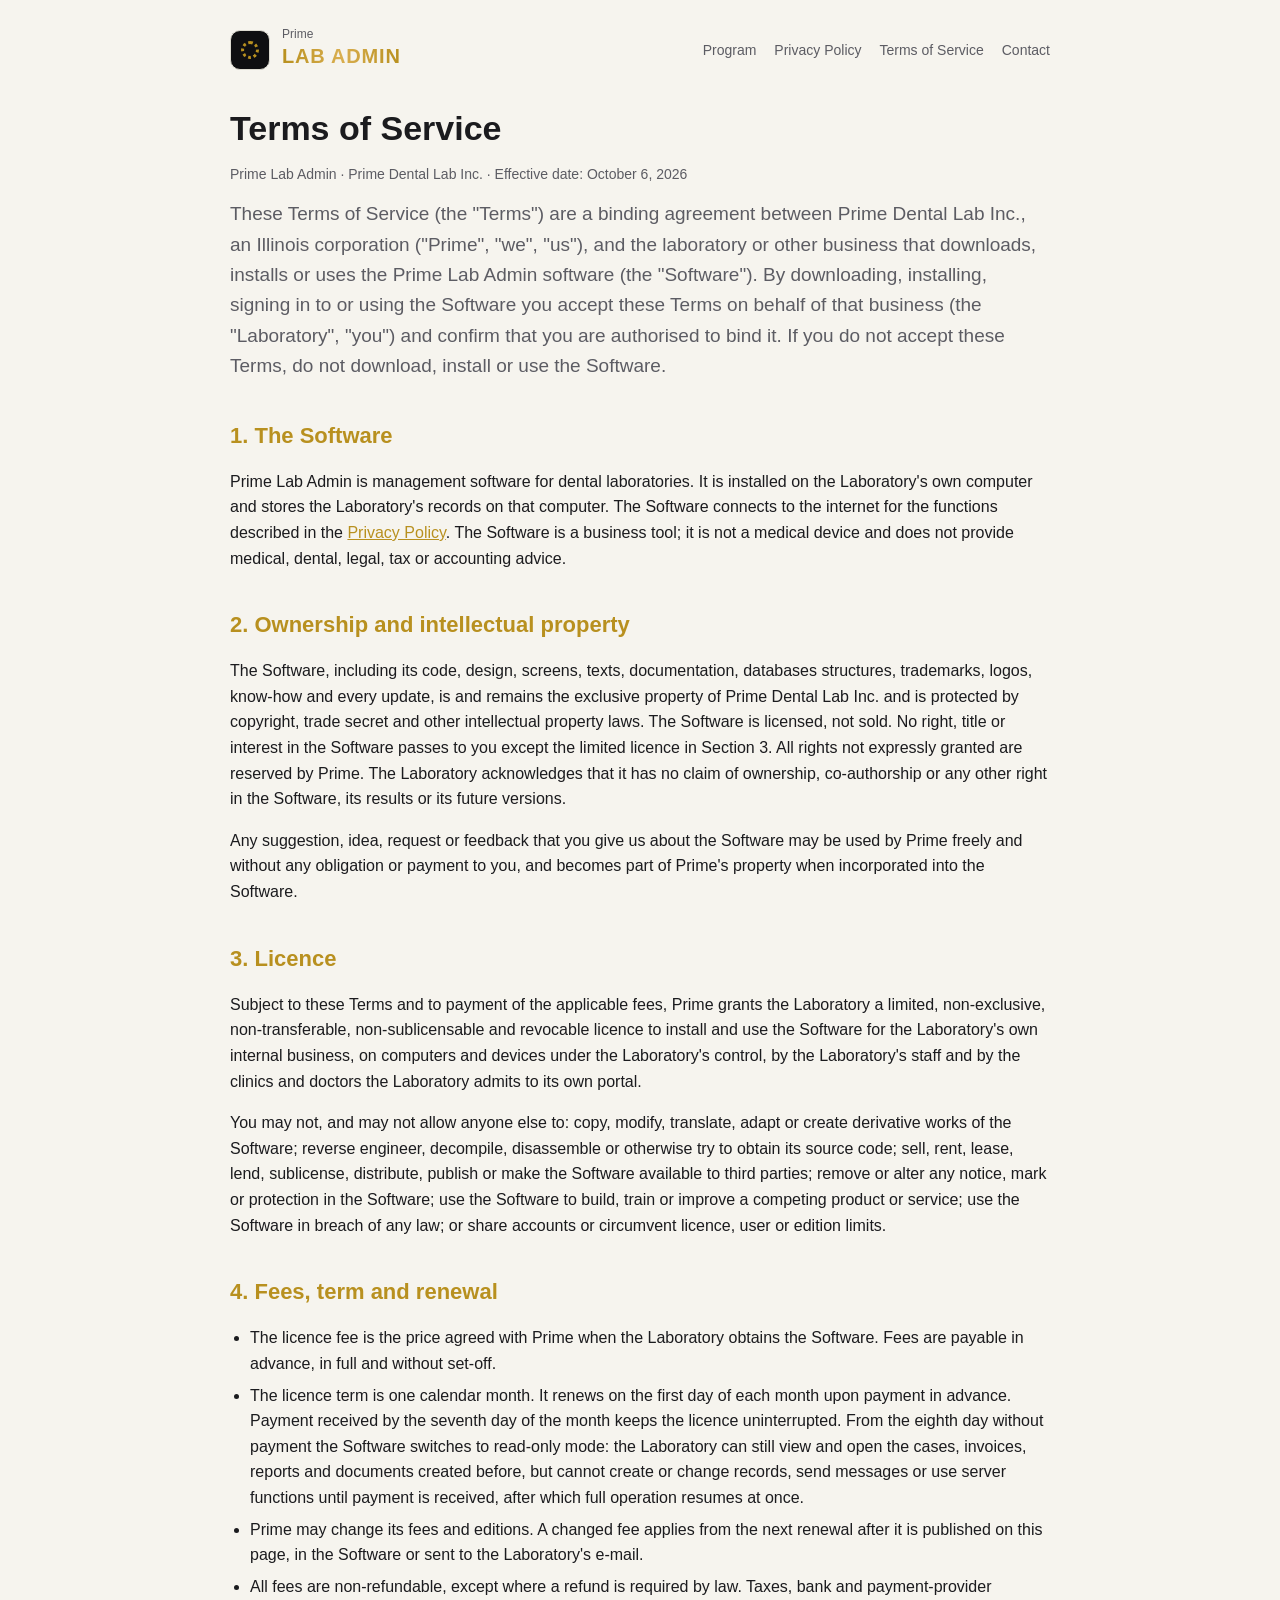
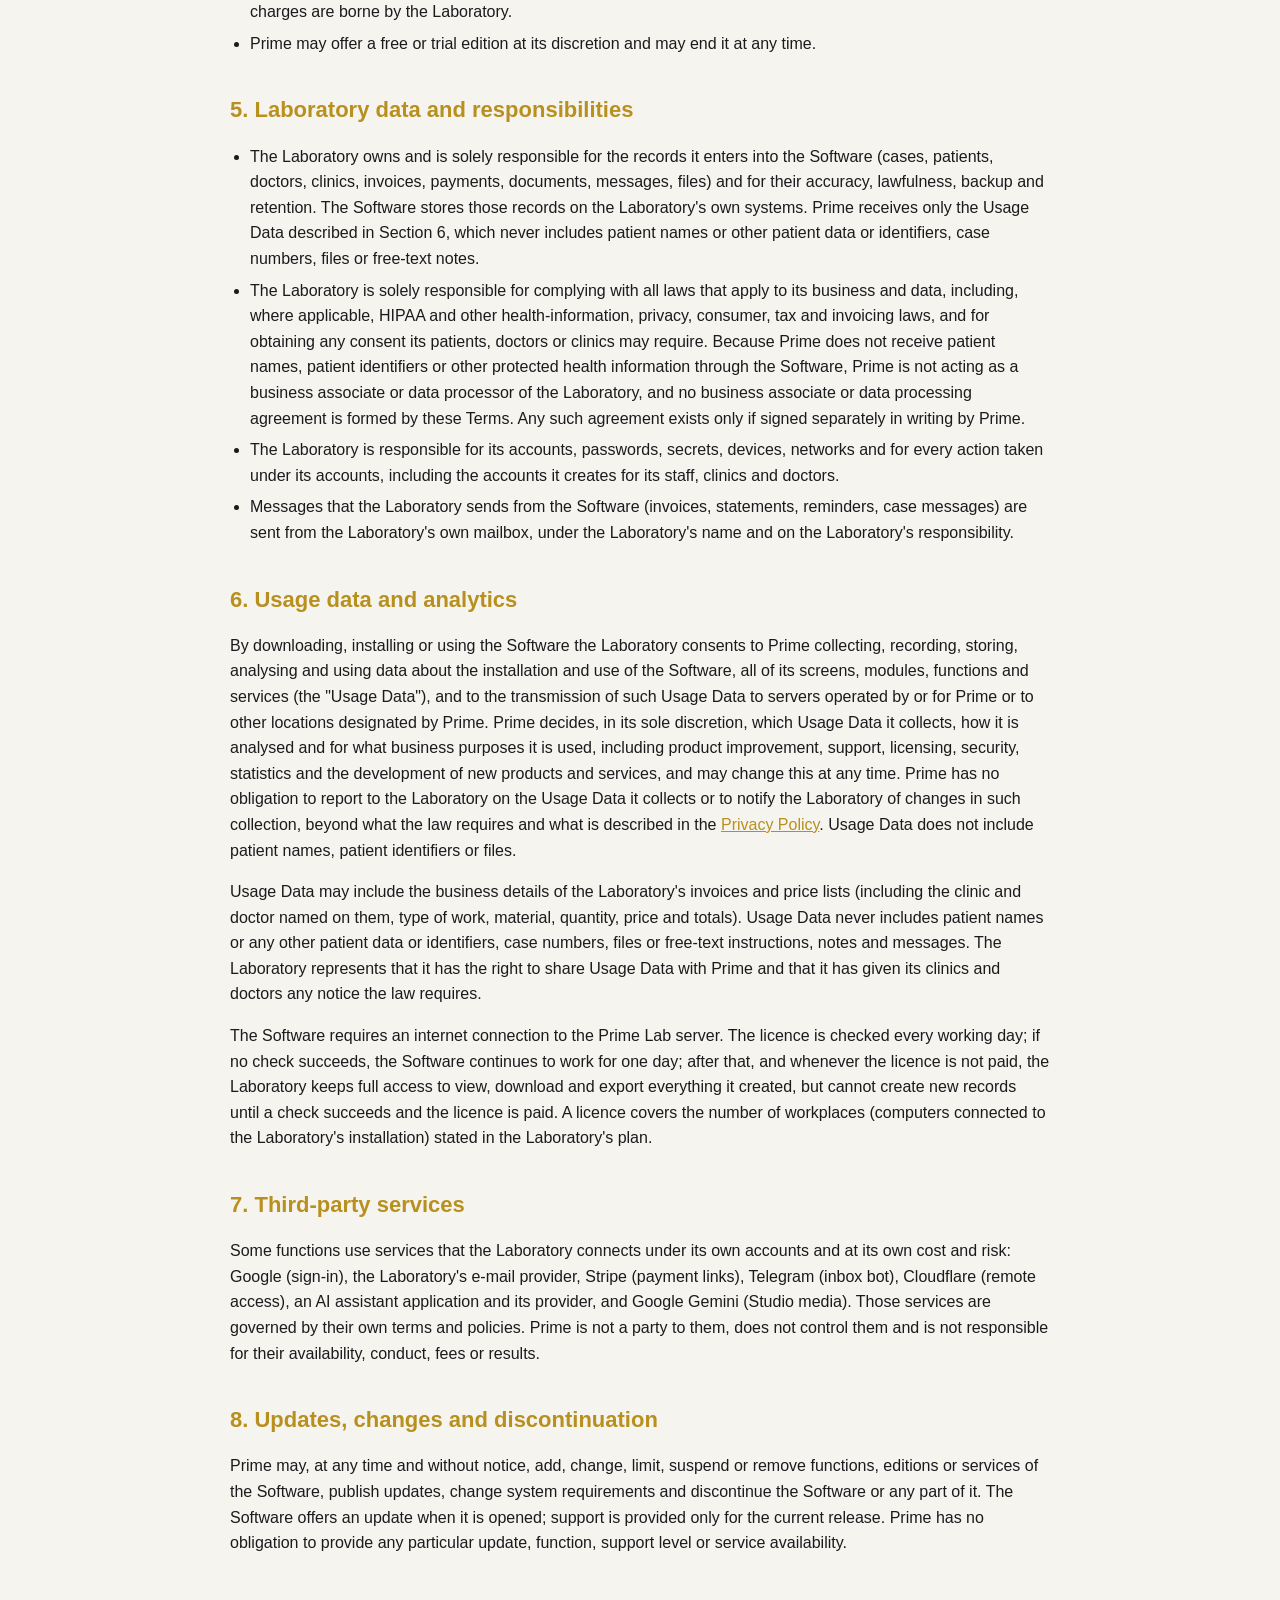
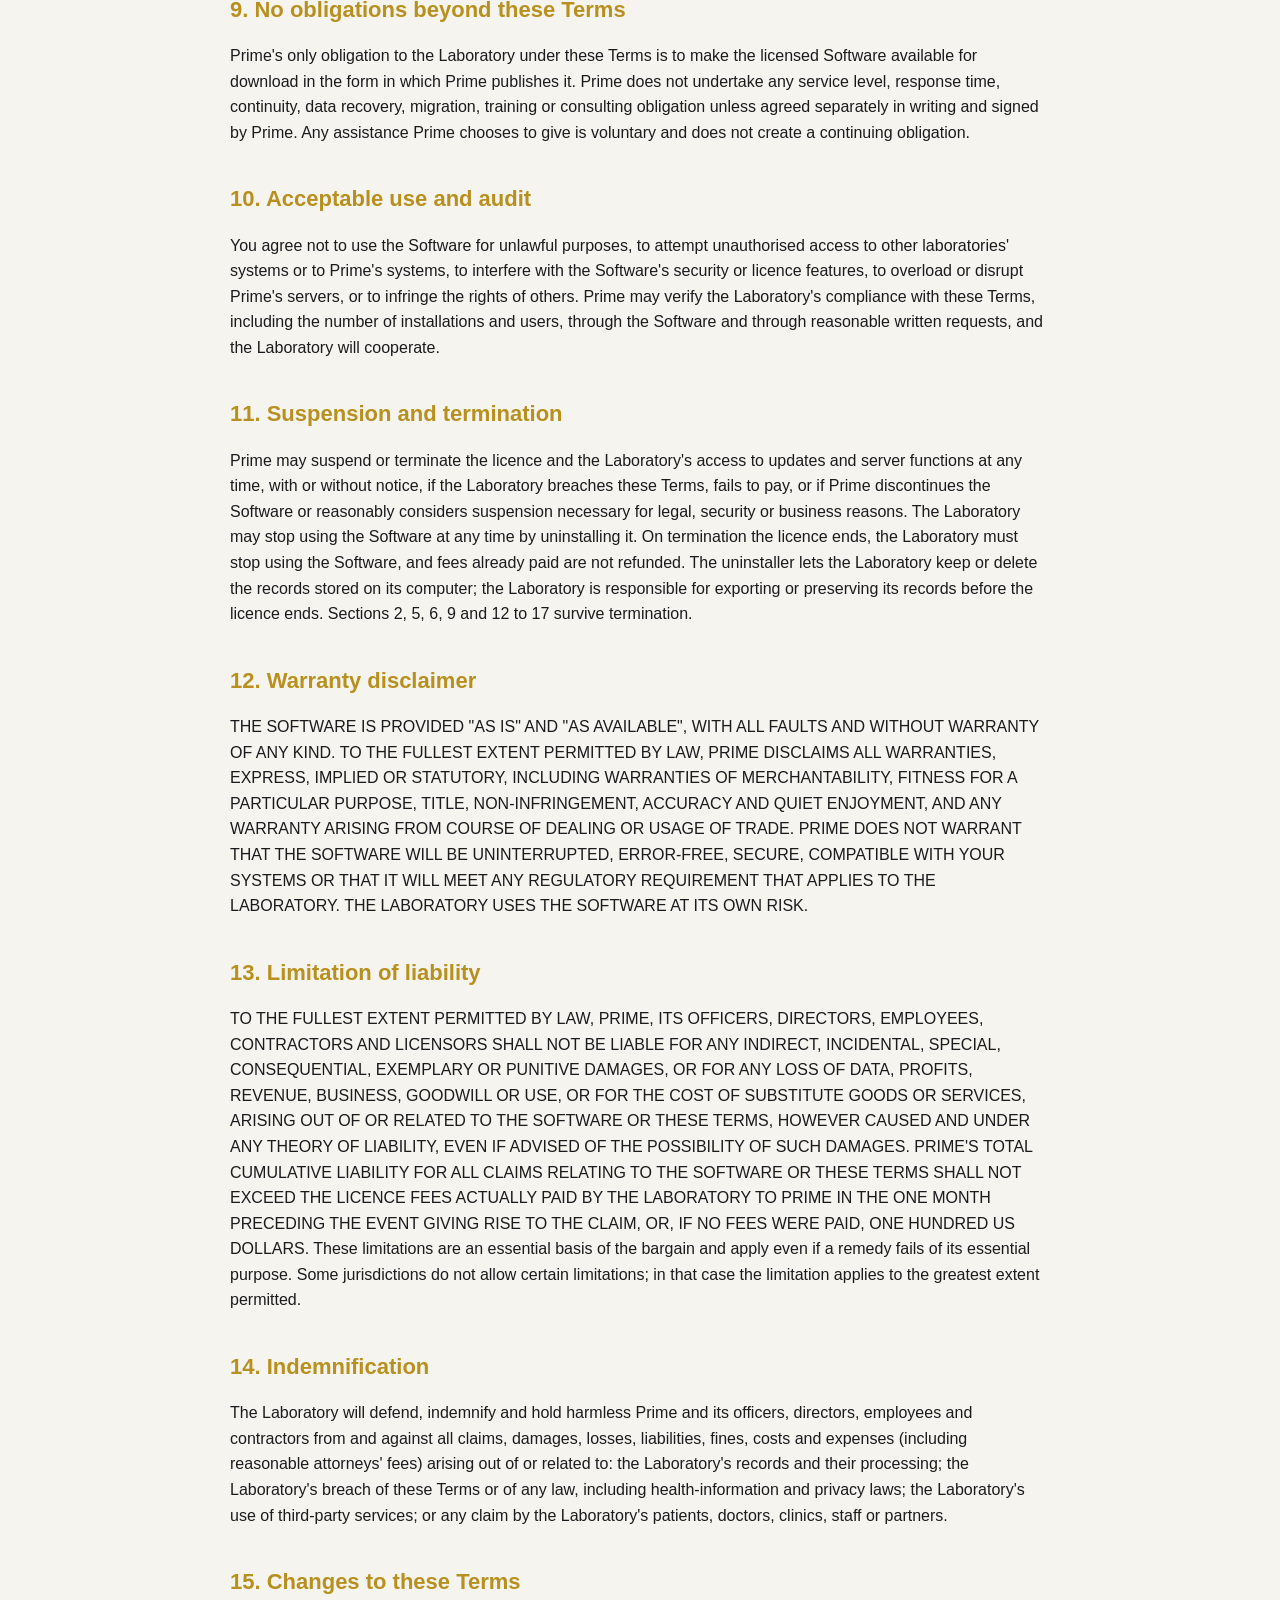
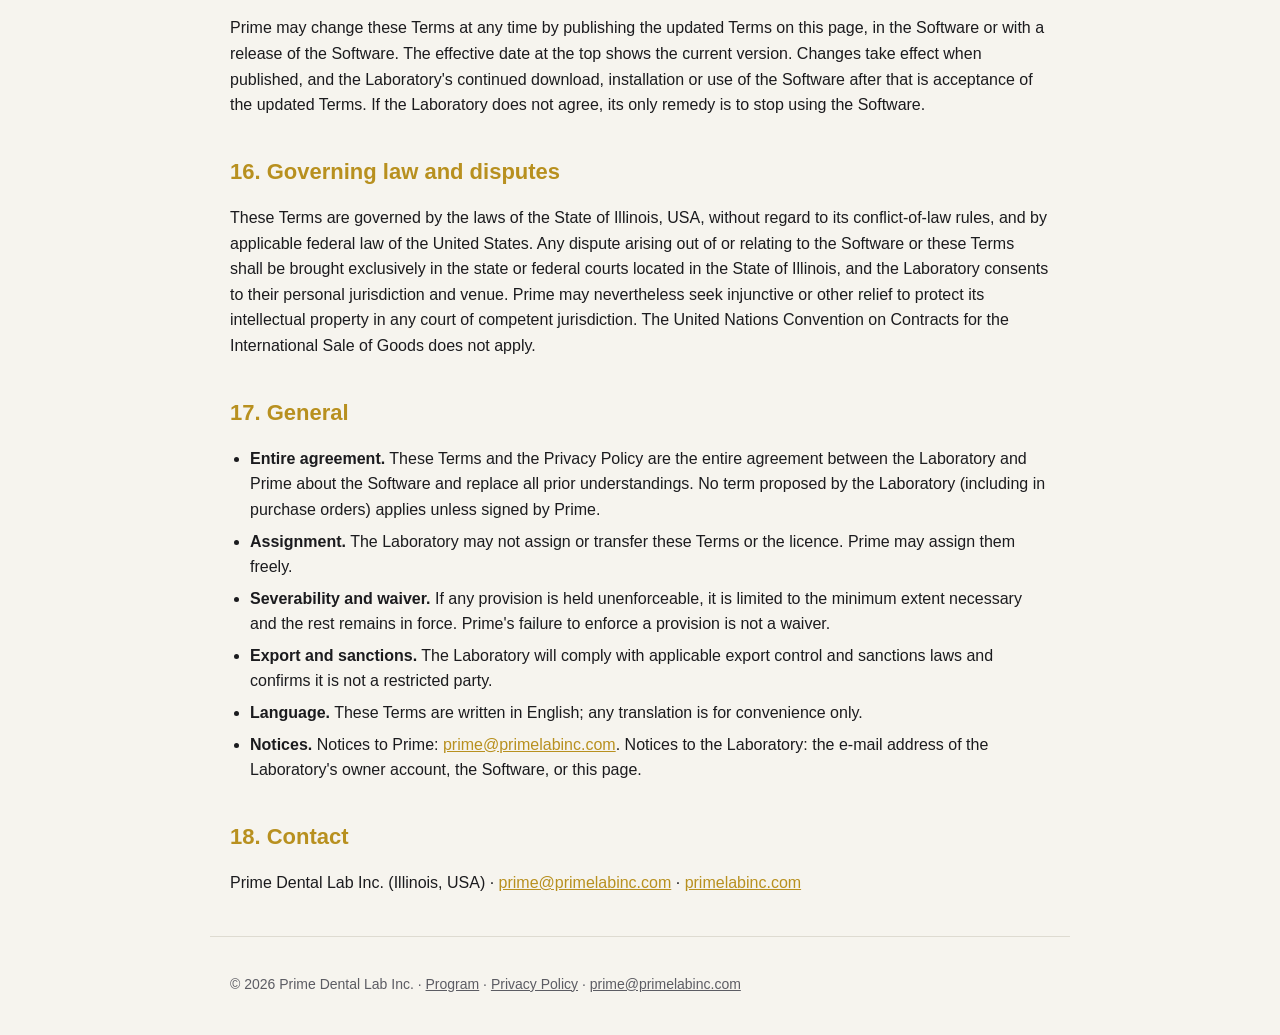
==== commit 1e1bfbae: "Public pages from labadmin b42328e45097229980f6a561b50ca2874d04b071" ====
--- a/terms.html
+++ b/terms.html
@@ -39,7 +39,7 @@
 
   <h2>5. Laboratory data and responsibilities</h2>
   <ul>
-    <li>The Laboratory owns and is solely responsible for the records it enters into the Software (cases, patients, doctors, clinics, invoices, payments, documents, messages, files) and for their accuracy, lawfulness, backup and retention. The Software stores those records on the Laboratory's own systems. Prime receives only the Usage Data and Business Data described in Section 6, which never include patient names or other patient identifiers, files or free-text notes.</li>
+    <li>The Laboratory owns and is solely responsible for the records it enters into the Software (cases, patients, doctors, clinics, invoices, payments, documents, messages, files) and for their accuracy, lawfulness, backup and retention. The Software stores those records on the Laboratory's own systems. Prime receives only the Usage Data described in Section 6, which never includes patient names or other patient data or identifiers, case numbers, files or free-text notes.</li>
     <li>The Laboratory is solely responsible for complying with all laws that apply to its business and data, including, where applicable, HIPAA and other health-information, privacy, consumer, tax and invoicing laws, and for obtaining any consent its patients, doctors or clinics may require. Because Prime does not receive patient names, patient identifiers or other protected health information through the Software, Prime is not acting as a business associate or data processor of the Laboratory, and no business associate or data processing agreement is formed by these Terms. Any such agreement exists only if signed separately in writing by Prime.</li>
     <li>The Laboratory is responsible for its accounts, passwords, secrets, devices, networks and for every action taken under its accounts, including the accounts it creates for its staff, clinics and doctors.</li>
     <li>Messages that the Laboratory sends from the Software (invoices, statements, reminders, case messages) are sent from the Laboratory's own mailbox, under the Laboratory's name and on the Laboratory's responsibility.</li>
@@ -47,8 +47,8 @@
 
   <h2>6. Usage data and analytics</h2>
   <p>By downloading, installing or using the Software the Laboratory consents to Prime collecting, recording, storing, analysing and using data about the installation and use of the Software, all of its screens, modules, functions and services (the "Usage Data"), and to the transmission of such Usage Data to servers operated by or for Prime or to other locations designated by Prime. Prime decides, in its sole discretion, which Usage Data it collects, how it is analysed and for what business purposes it is used, including product improvement, support, licensing, security, statistics and the development of new products and services, and may change this at any time. Prime has no obligation to report to the Laboratory on the Usage Data it collects or to notify the Laboratory of changes in such collection, beyond what the law requires and what is described in the <a href="privacy.html">Privacy Policy</a>. Usage Data does not include patient names, patient identifiers or files.</p>
-  <p>The Laboratory also consents to Prime collecting and using, for the same purposes, statistics of its work and the business content of its invoices and price lists — the clinic and doctor named on the invoice, the type of work, material, quantity, price, discounts, totals and dates (the "Business Data"). Business Data never includes patient names or other patient identifiers, patient dates of birth, case numbers, files or free-text instructions, notes and messages. The Laboratory represents that it has the right to share the Business Data with Prime and that it has given its clinics and doctors any notice the law requires.</p>
-  <p>The Software requires an internet connection to the Prime Lab server. The licence is checked every working day; if no check succeeds, the Software continues to work for one day and then stops until a check succeeds. A licence covers the number of workplaces (computers connected to the Laboratory's installation) stated in the Laboratory's plan.</p>
+  <p>Usage Data may include the business details of the Laboratory's invoices and price lists (including the clinic and doctor named on them, type of work, material, quantity, price and totals). Usage Data never includes patient names or any other patient data or identifiers, case numbers, files or free-text instructions, notes and messages. The Laboratory represents that it has the right to share Usage Data with Prime and that it has given its clinics and doctors any notice the law requires.</p>
+  <p>The Software requires an internet connection to the Prime Lab server. The licence is checked every working day; if no check succeeds, the Software continues to work for one day; after that, and whenever the licence is not paid, the Laboratory keeps full access to view, download and export everything it created, but cannot create new records until a check succeeds and the licence is paid. A licence covers the number of workplaces (computers connected to the Laboratory's installation) stated in the Laboratory's plan.</p>
 
   <h2>7. Third-party services</h2>
   <p>Some functions use services that the Laboratory connects under its own accounts and at its own cost and risk: Google (sign-in), the Laboratory's e-mail provider, Stripe (payment links), Telegram (inbox bot), Cloudflare (remote access), an AI assistant application and its provider, and Google Gemini (Studio media). Those services are governed by their own terms and policies. Prime is not a party to them, does not control them and is not responsible for their availability, conduct, fees or results.</p>
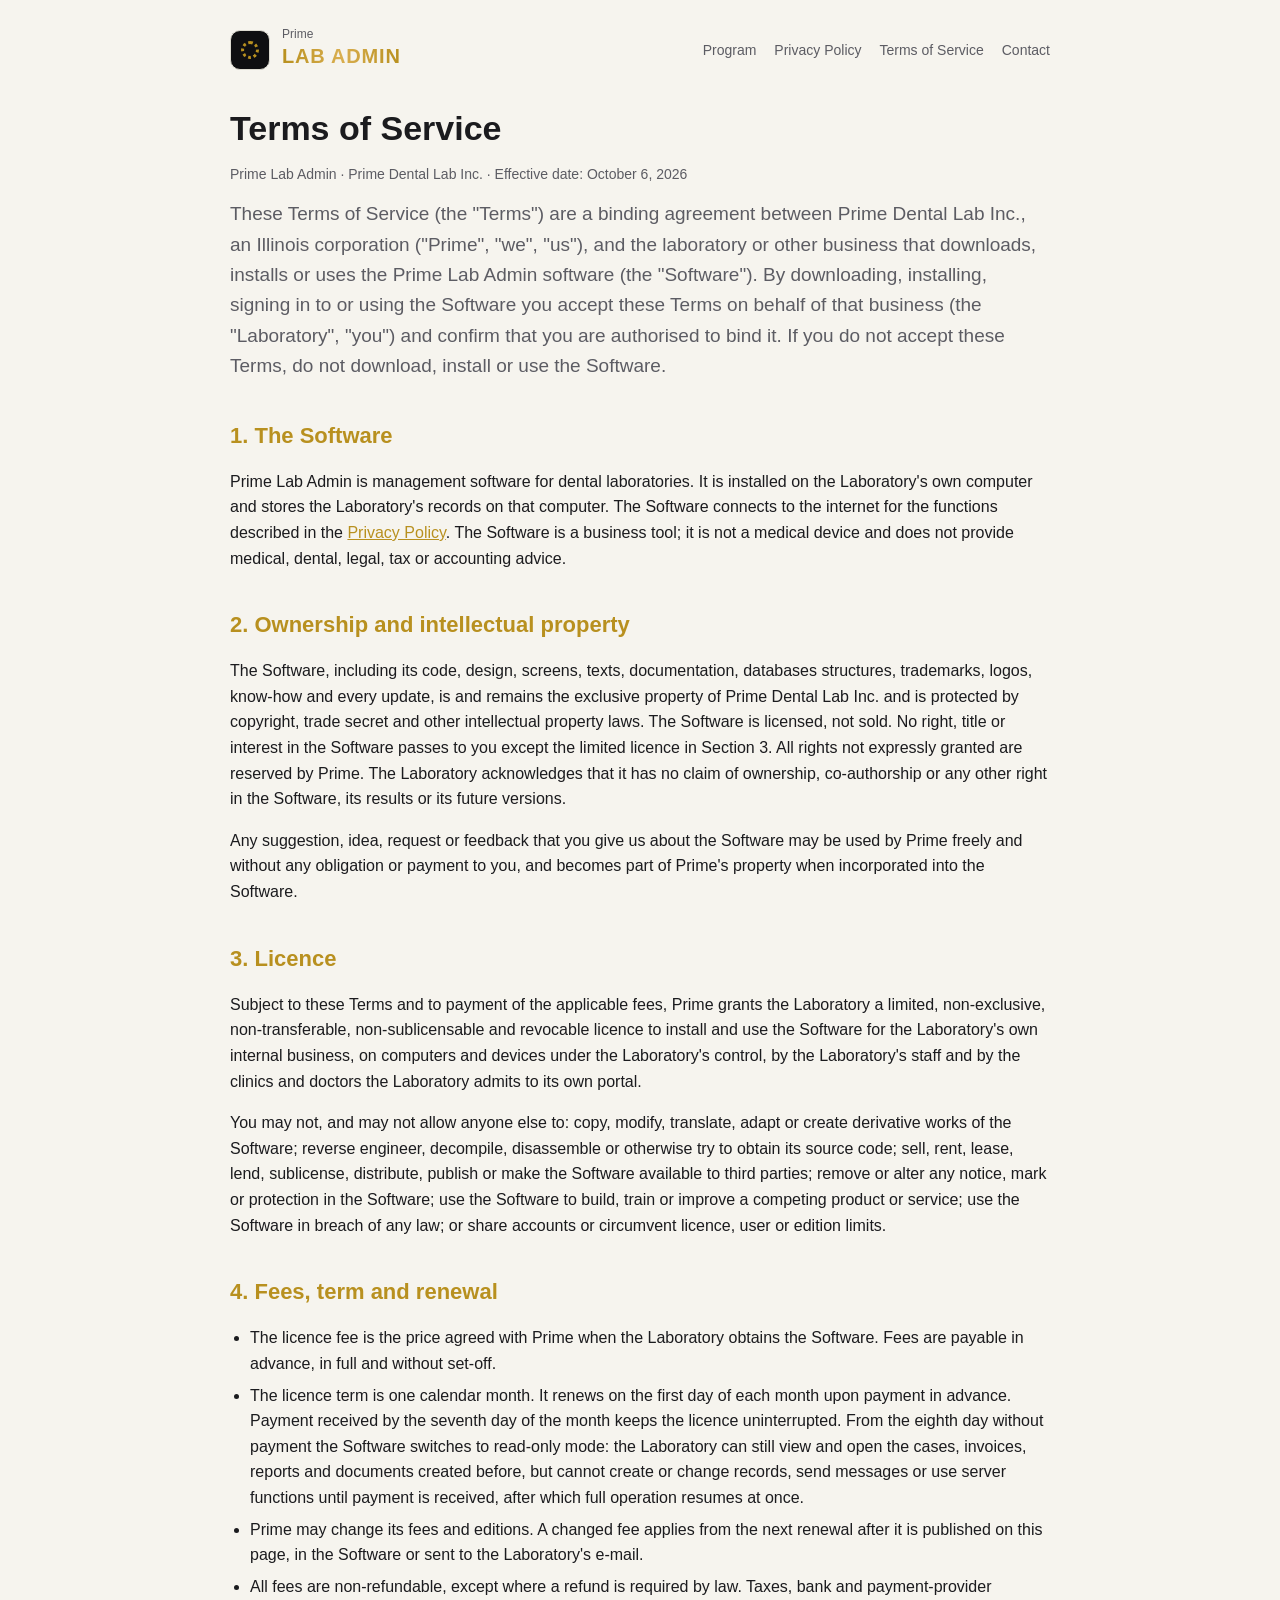
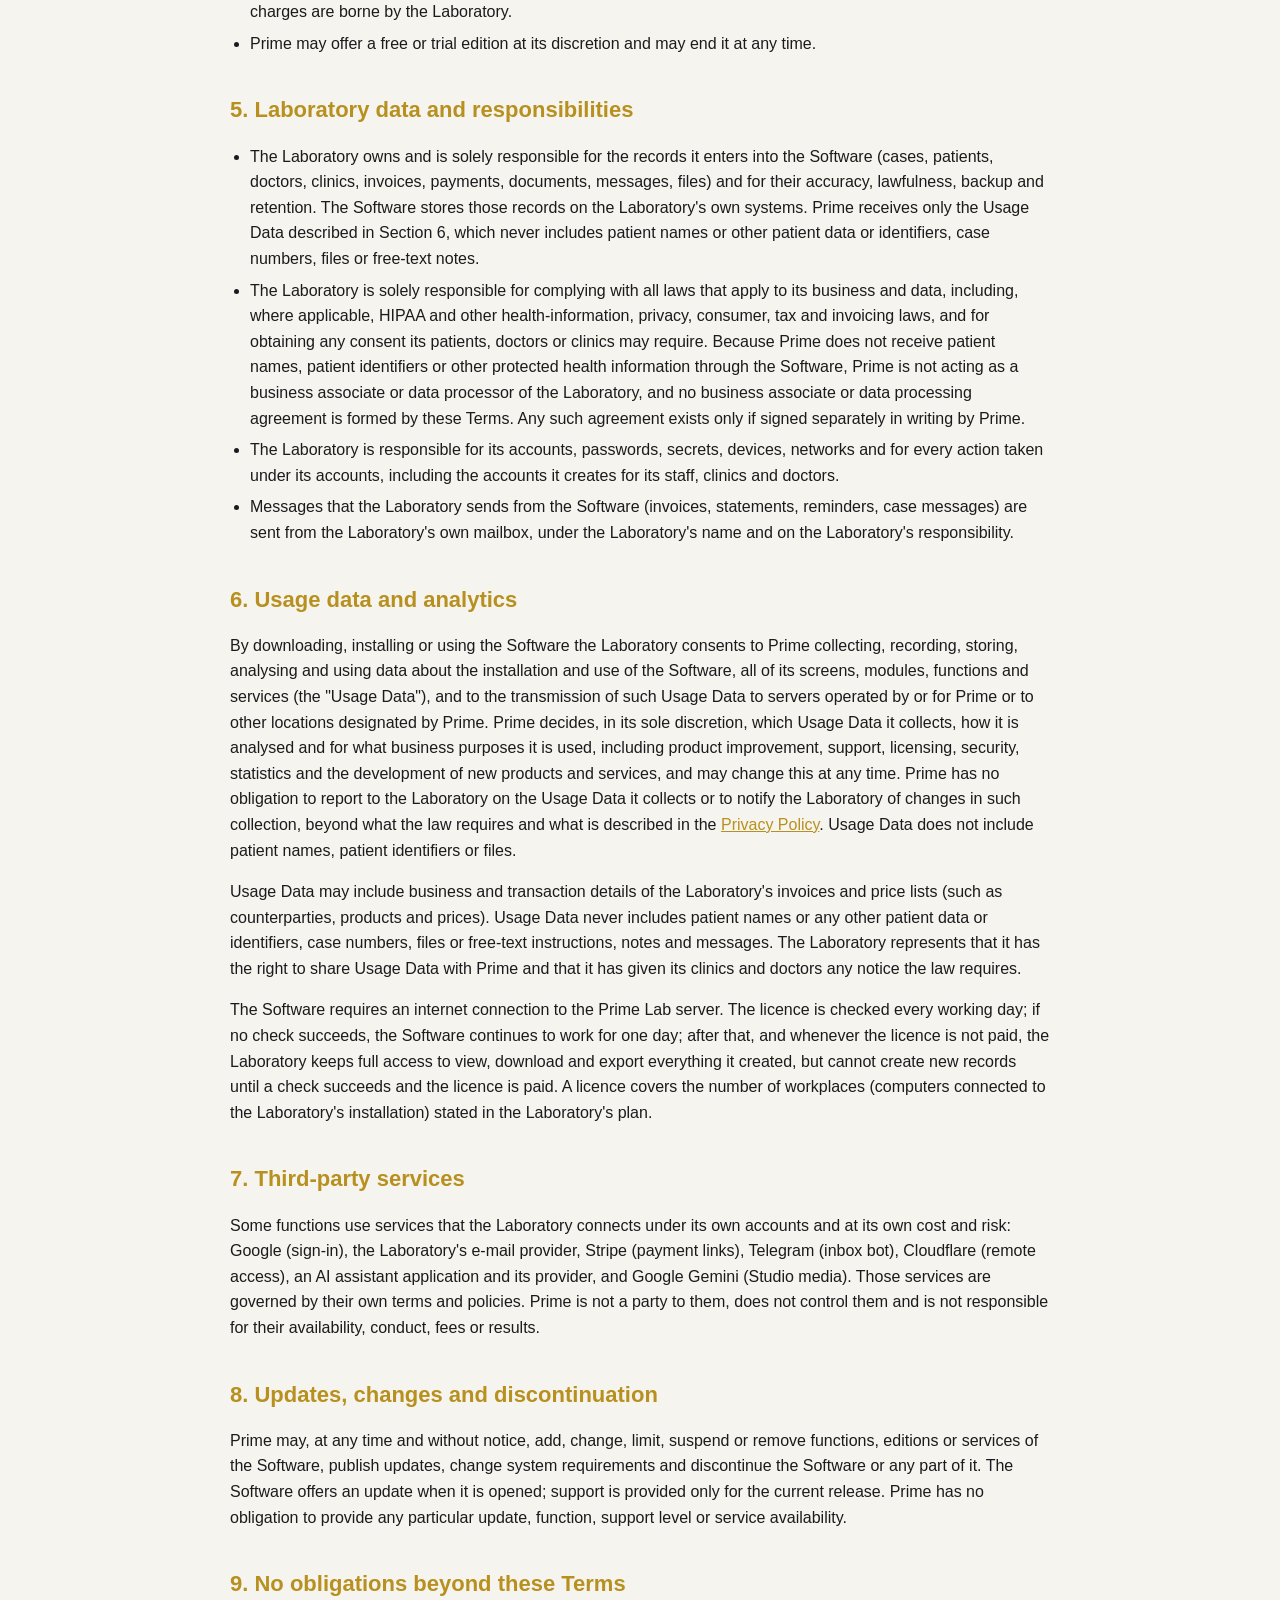
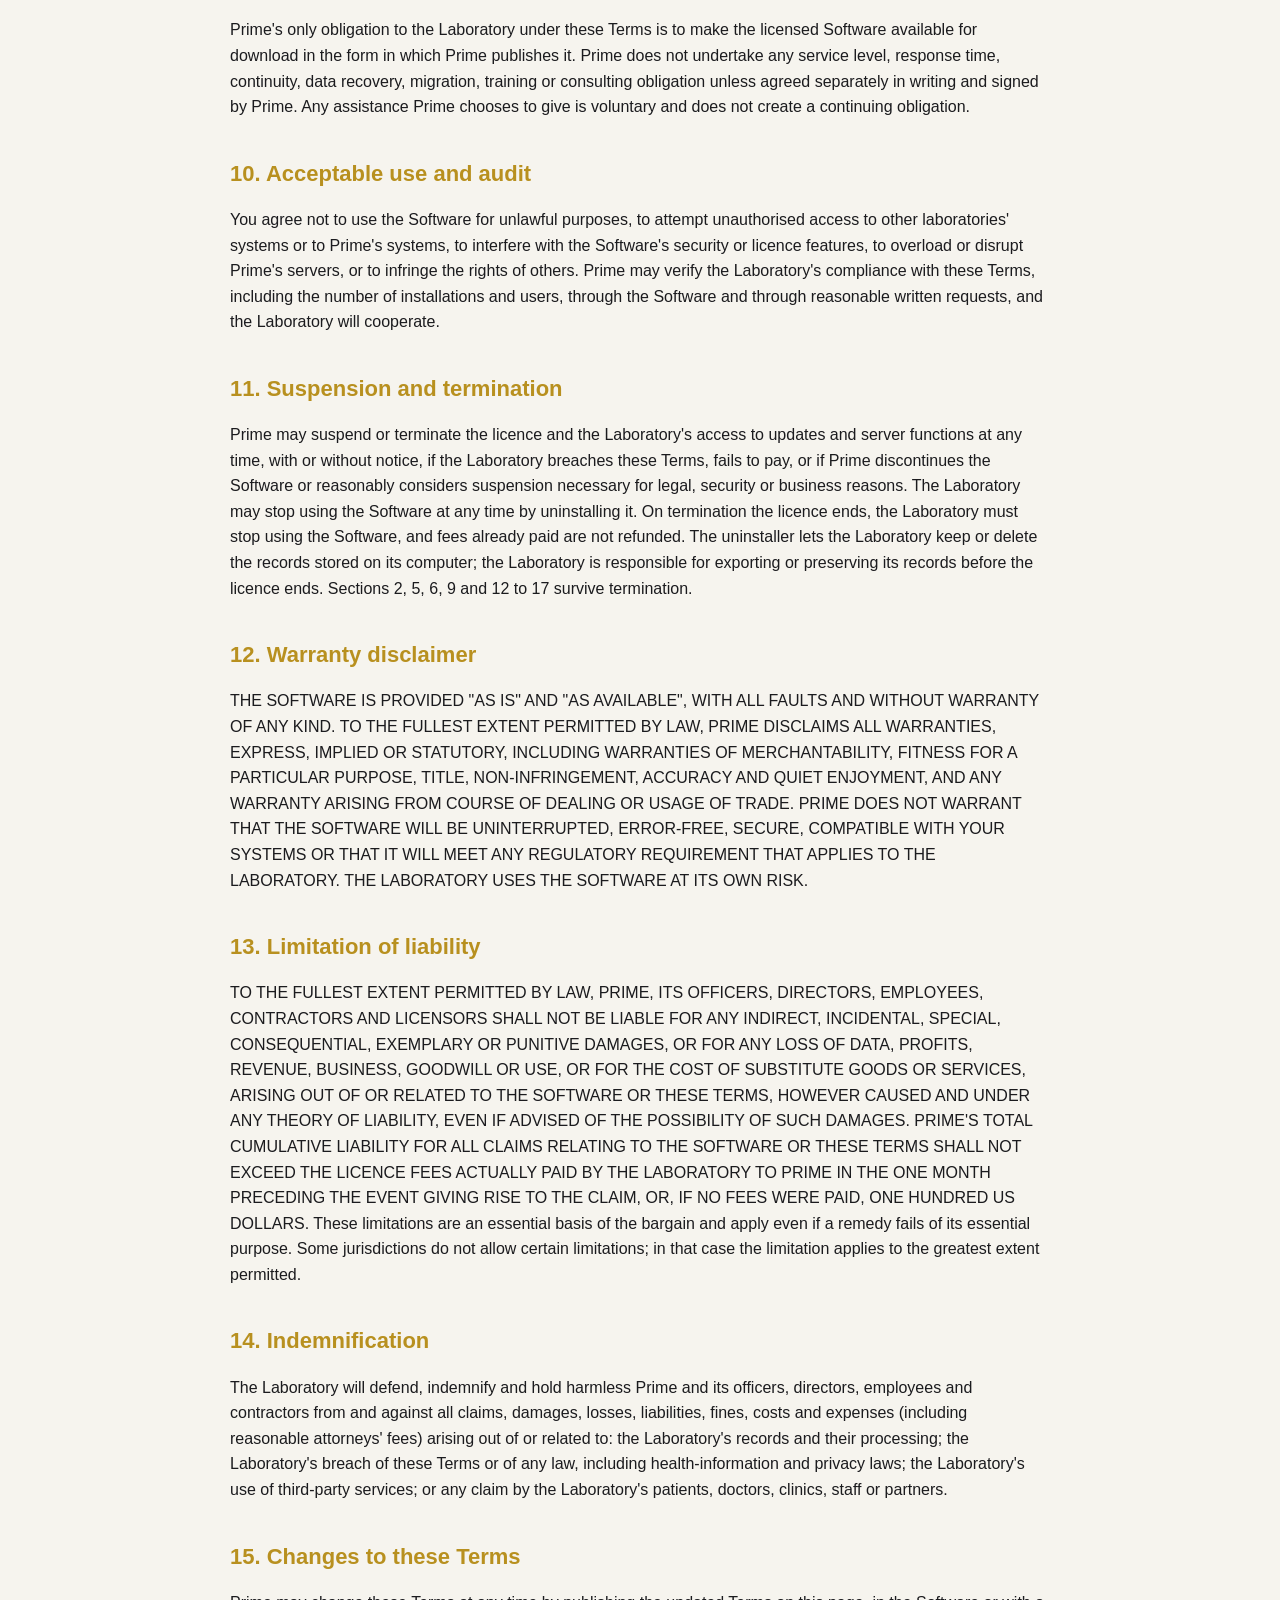
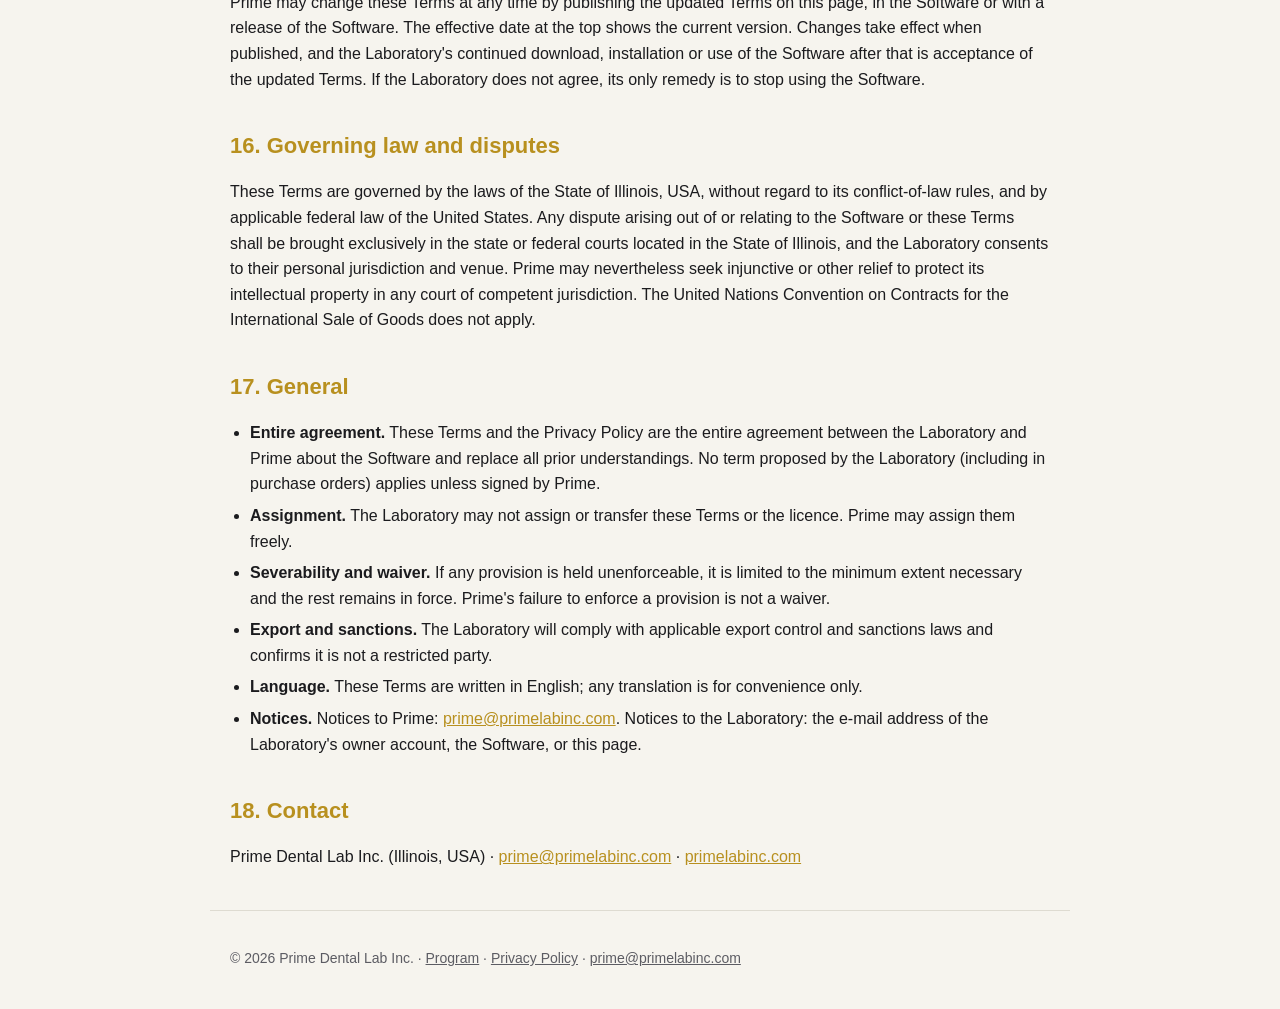
==== commit bd9b059b: "Public pages from labadmin b6a8d0de1e08b5d808236891f53507ab99f9670e" ====
--- a/terms.html
+++ b/terms.html
@@ -47,7 +47,7 @@
 
   <h2>6. Usage data and analytics</h2>
   <p>By downloading, installing or using the Software the Laboratory consents to Prime collecting, recording, storing, analysing and using data about the installation and use of the Software, all of its screens, modules, functions and services (the "Usage Data"), and to the transmission of such Usage Data to servers operated by or for Prime or to other locations designated by Prime. Prime decides, in its sole discretion, which Usage Data it collects, how it is analysed and for what business purposes it is used, including product improvement, support, licensing, security, statistics and the development of new products and services, and may change this at any time. Prime has no obligation to report to the Laboratory on the Usage Data it collects or to notify the Laboratory of changes in such collection, beyond what the law requires and what is described in the <a href="privacy.html">Privacy Policy</a>. Usage Data does not include patient names, patient identifiers or files.</p>
-  <p>Usage Data may include the business details of the Laboratory's invoices and price lists (including the clinic and doctor named on them, type of work, material, quantity, price and totals). Usage Data never includes patient names or any other patient data or identifiers, case numbers, files or free-text instructions, notes and messages. The Laboratory represents that it has the right to share Usage Data with Prime and that it has given its clinics and doctors any notice the law requires.</p>
+  <p>Usage Data may include business and transaction details of the Laboratory's invoices and price lists (such as counterparties, products and prices). Usage Data never includes patient names or any other patient data or identifiers, case numbers, files or free-text instructions, notes and messages. The Laboratory represents that it has the right to share Usage Data with Prime and that it has given its clinics and doctors any notice the law requires.</p>
   <p>The Software requires an internet connection to the Prime Lab server. The licence is checked every working day; if no check succeeds, the Software continues to work for one day; after that, and whenever the licence is not paid, the Laboratory keeps full access to view, download and export everything it created, but cannot create new records until a check succeeds and the licence is paid. A licence covers the number of workplaces (computers connected to the Laboratory's installation) stated in the Laboratory's plan.</p>
 
   <h2>7. Third-party services</h2>
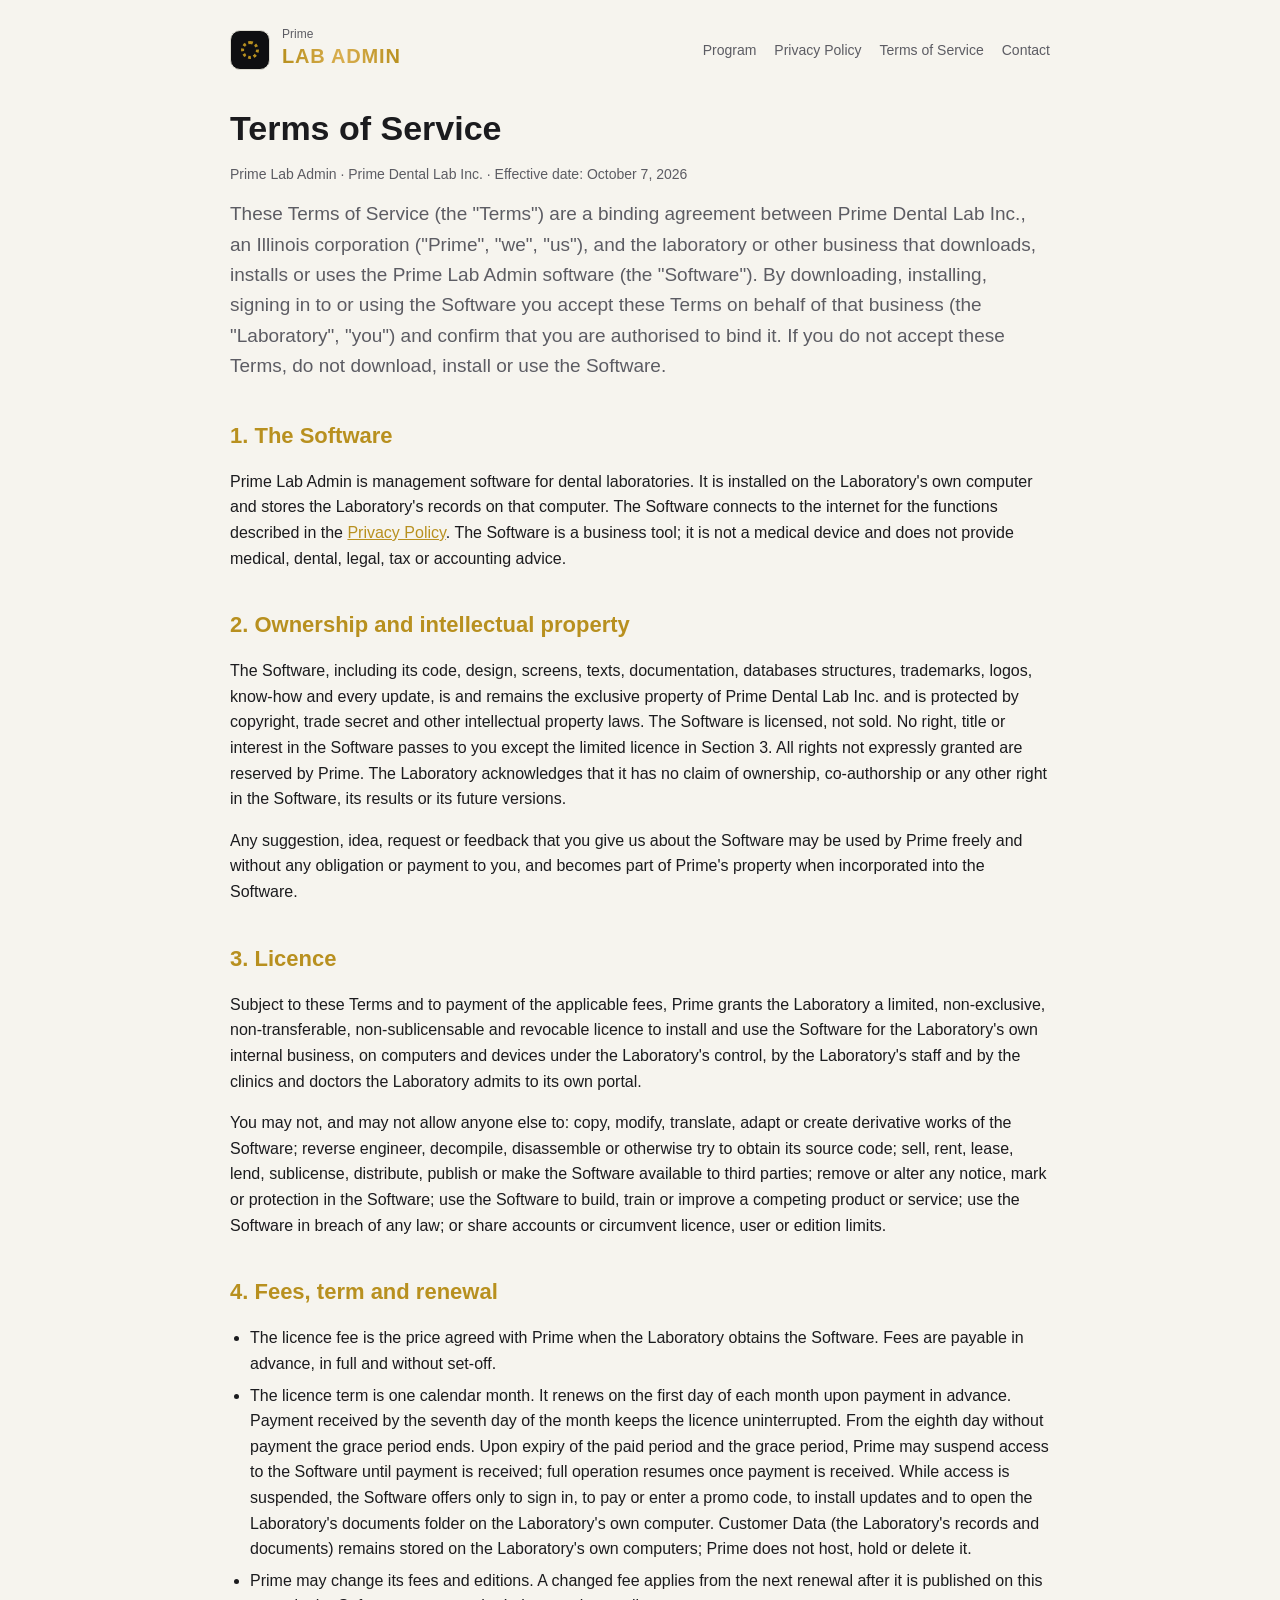
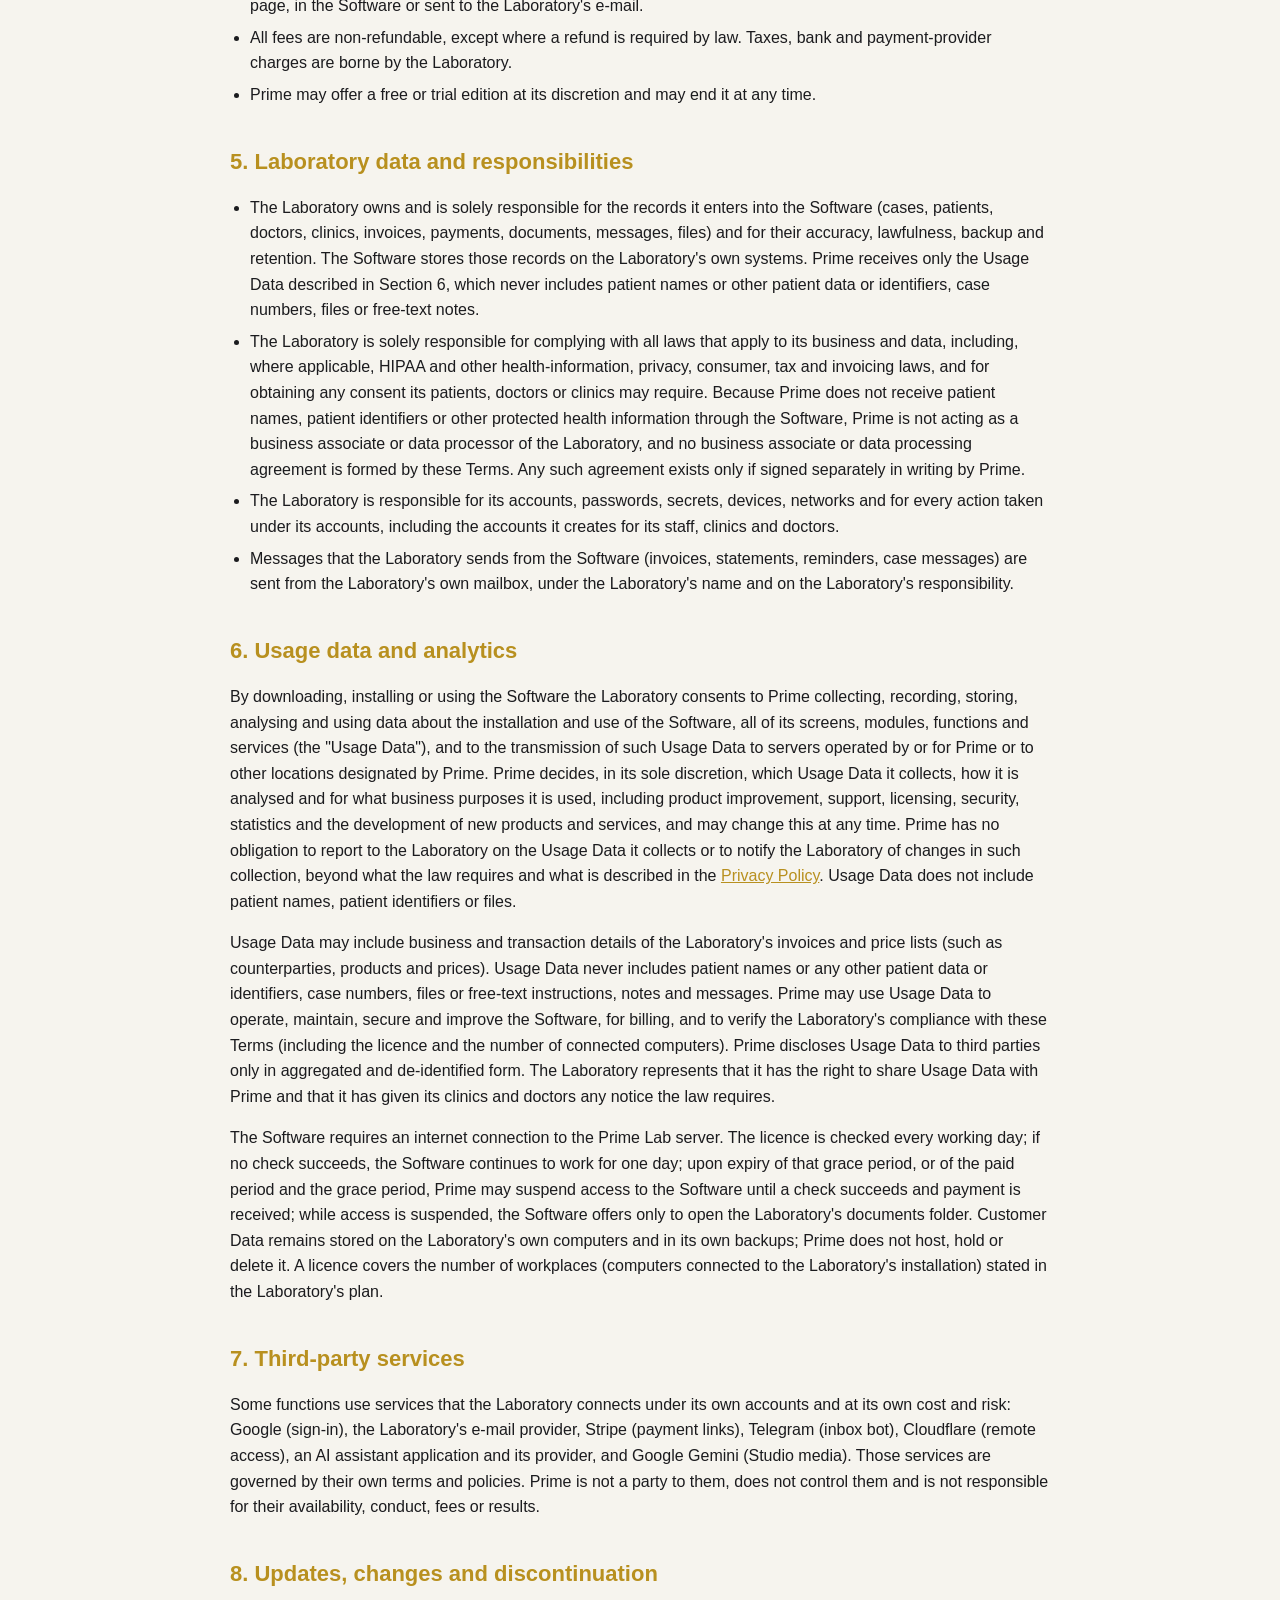
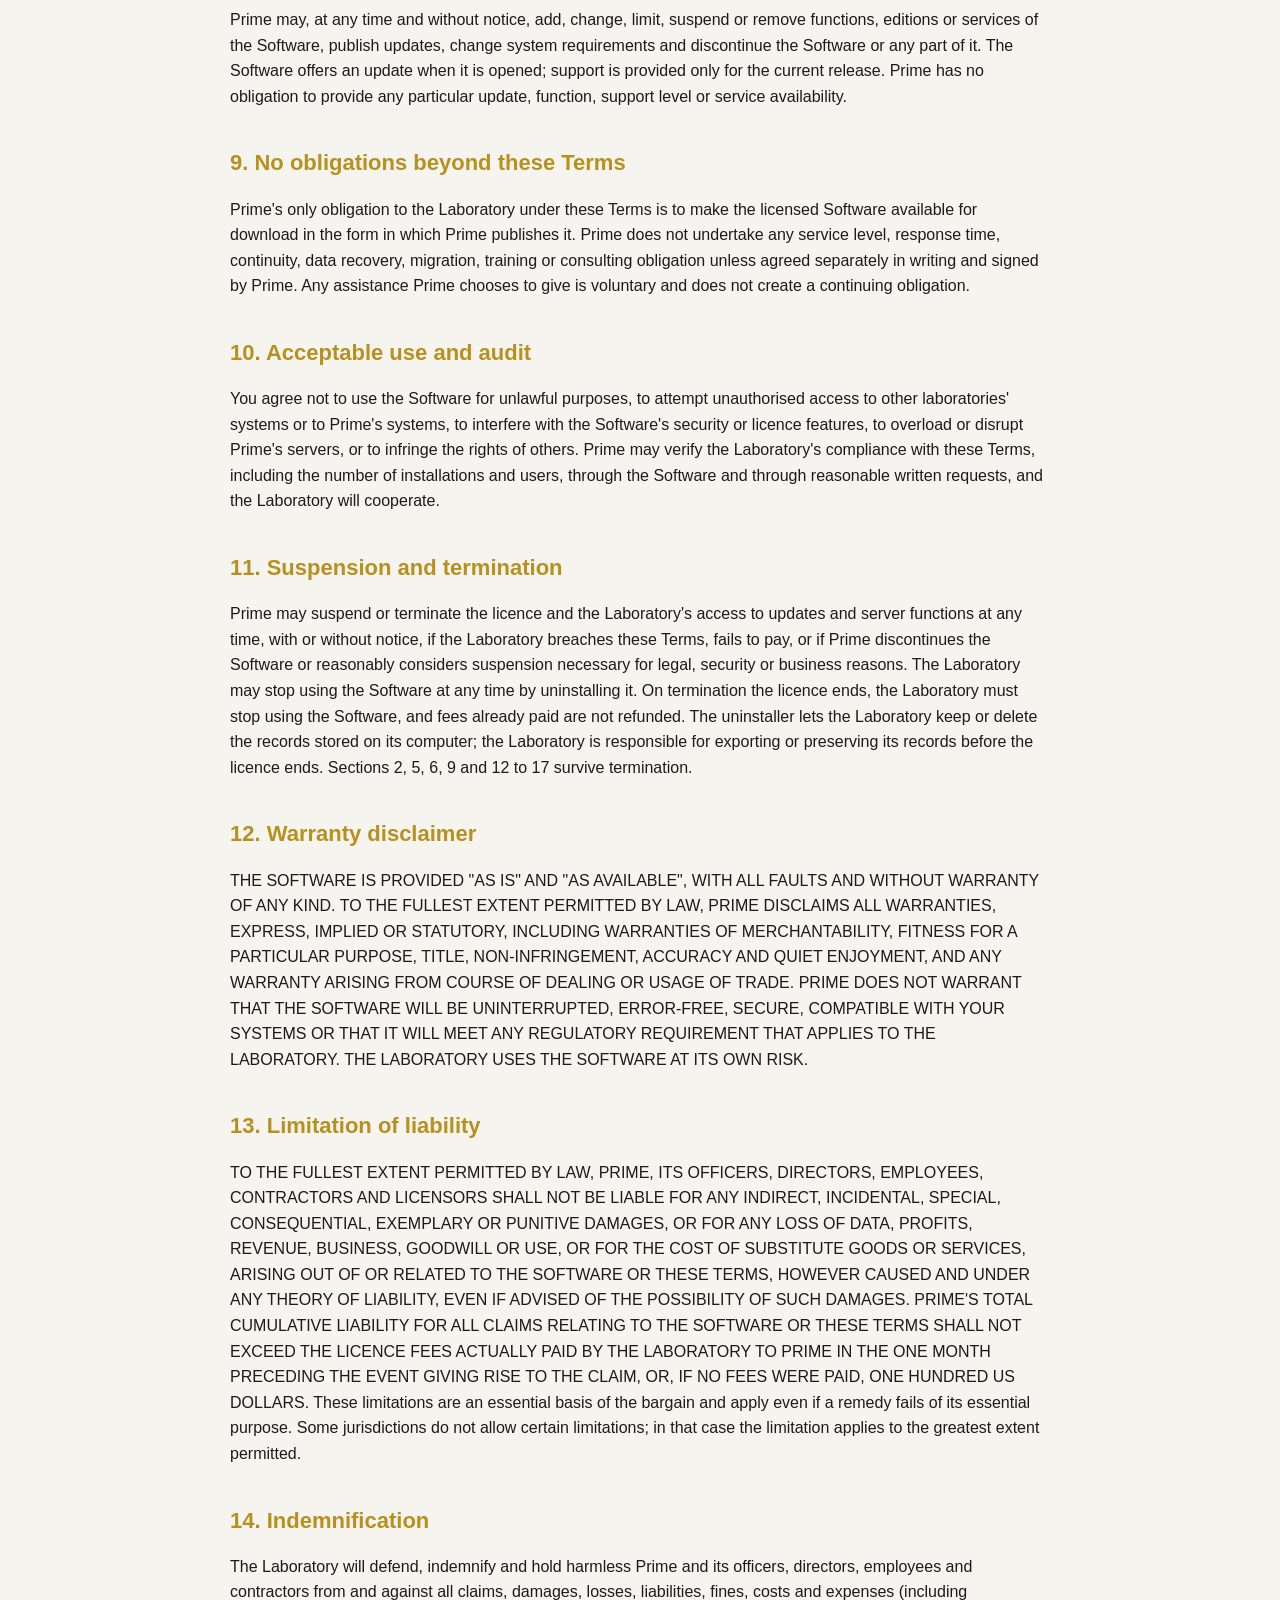
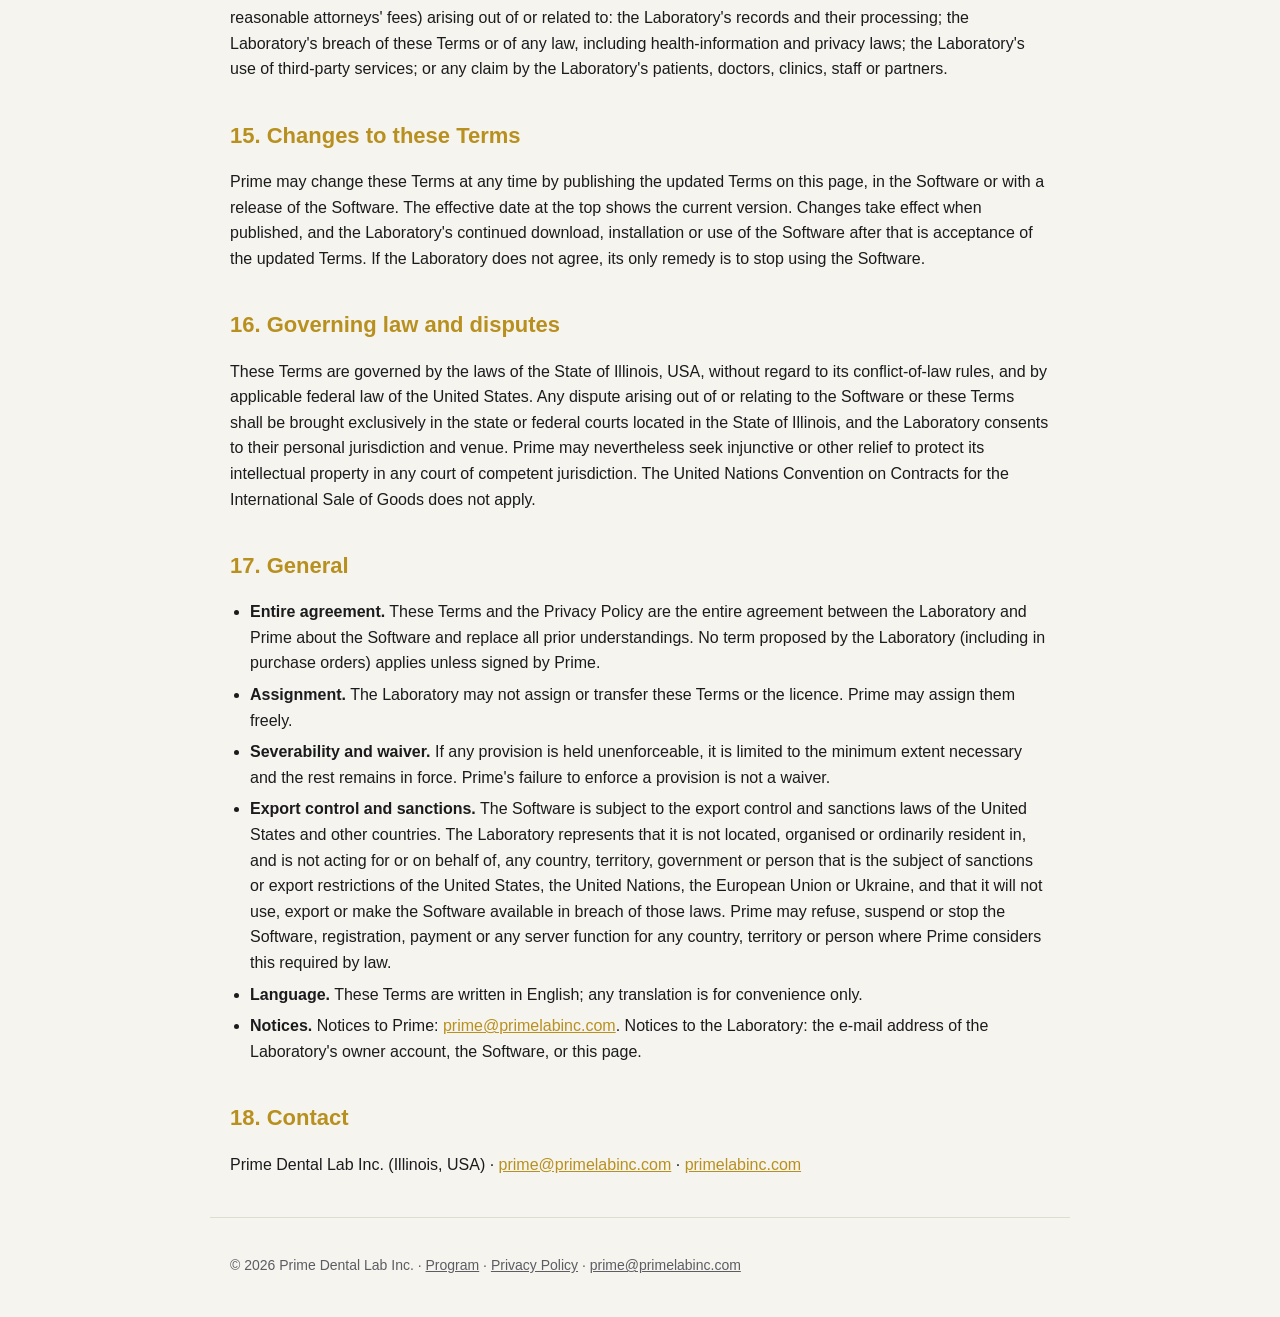
==== commit 03d5ef6e: "Public pages from labadmin 64ba0e7a8311eb0661e416d5019f082d258484b5" ====
--- a/terms.html
+++ b/terms.html
@@ -14,7 +14,7 @@
 </header>
 <main>
   <h1>Terms of Service</h1>
-  <p class="meta">Prime Lab Admin · Prime Dental Lab Inc. · Effective date: October 6, 2026</p>
+  <p class="meta">Prime Lab Admin · Prime Dental Lab Inc. · Effective date: October 7, 2026</p>
   <p class="lead">These Terms of Service (the "Terms") are a binding agreement between Prime Dental Lab Inc., an Illinois corporation ("Prime", "we", "us"), and the laboratory or other business that downloads, installs or uses the Prime Lab Admin software (the "Software"). By downloading, installing, signing in to or using the Software you accept these Terms on behalf of that business (the "Laboratory", "you") and confirm that you are authorised to bind it. If you do not accept these Terms, do not download, install or use the Software.</p>
 
   <h2>1. The Software</h2>
@@ -31,7 +31,7 @@
   <h2>4. Fees, term and renewal</h2>
   <ul>
     <li>The licence fee is the price agreed with Prime when the Laboratory obtains the Software. Fees are payable in advance, in full and without set-off.</li>
-    <li>The licence term is one calendar month. It renews on the first day of each month upon payment in advance. Payment received by the seventh day of the month keeps the licence uninterrupted. From the eighth day without payment the Software switches to read-only mode: the Laboratory can still view and open the cases, invoices, reports and documents created before, but cannot create or change records, send messages or use server functions until payment is received, after which full operation resumes at once.</li>
+    <li>The licence term is one calendar month. It renews on the first day of each month upon payment in advance. Payment received by the seventh day of the month keeps the licence uninterrupted. From the eighth day without payment the grace period ends. Upon expiry of the paid period and the grace period, Prime may suspend access to the Software until payment is received; full operation resumes once payment is received. While access is suspended, the Software offers only to sign in, to pay or enter a promo code, to install updates and to open the Laboratory's documents folder on the Laboratory's own computer. Customer Data (the Laboratory's records and documents) remains stored on the Laboratory's own computers; Prime does not host, hold or delete it.</li>
     <li>Prime may change its fees and editions. A changed fee applies from the next renewal after it is published on this page, in the Software or sent to the Laboratory's e-mail.</li>
     <li>All fees are non-refundable, except where a refund is required by law. Taxes, bank and payment-provider charges are borne by the Laboratory.</li>
     <li>Prime may offer a free or trial edition at its discretion and may end it at any time.</li>
@@ -47,8 +47,8 @@
 
   <h2>6. Usage data and analytics</h2>
   <p>By downloading, installing or using the Software the Laboratory consents to Prime collecting, recording, storing, analysing and using data about the installation and use of the Software, all of its screens, modules, functions and services (the "Usage Data"), and to the transmission of such Usage Data to servers operated by or for Prime or to other locations designated by Prime. Prime decides, in its sole discretion, which Usage Data it collects, how it is analysed and for what business purposes it is used, including product improvement, support, licensing, security, statistics and the development of new products and services, and may change this at any time. Prime has no obligation to report to the Laboratory on the Usage Data it collects or to notify the Laboratory of changes in such collection, beyond what the law requires and what is described in the <a href="privacy.html">Privacy Policy</a>. Usage Data does not include patient names, patient identifiers or files.</p>
-  <p>Usage Data may include business and transaction details of the Laboratory's invoices and price lists (such as counterparties, products and prices). Usage Data never includes patient names or any other patient data or identifiers, case numbers, files or free-text instructions, notes and messages. The Laboratory represents that it has the right to share Usage Data with Prime and that it has given its clinics and doctors any notice the law requires.</p>
-  <p>The Software requires an internet connection to the Prime Lab server. The licence is checked every working day; if no check succeeds, the Software continues to work for one day; after that, and whenever the licence is not paid, the Laboratory keeps full access to view, download and export everything it created, but cannot create new records until a check succeeds and the licence is paid. A licence covers the number of workplaces (computers connected to the Laboratory's installation) stated in the Laboratory's plan.</p>
+  <p>Usage Data may include business and transaction details of the Laboratory's invoices and price lists (such as counterparties, products and prices). Usage Data never includes patient names or any other patient data or identifiers, case numbers, files or free-text instructions, notes and messages. Prime may use Usage Data to operate, maintain, secure and improve the Software, for billing, and to verify the Laboratory's compliance with these Terms (including the licence and the number of connected computers). Prime discloses Usage Data to third parties only in aggregated and de-identified form. The Laboratory represents that it has the right to share Usage Data with Prime and that it has given its clinics and doctors any notice the law requires.</p>
+  <p>The Software requires an internet connection to the Prime Lab server. The licence is checked every working day; if no check succeeds, the Software continues to work for one day; upon expiry of that grace period, or of the paid period and the grace period, Prime may suspend access to the Software until a check succeeds and payment is received; while access is suspended, the Software offers only to open the Laboratory's documents folder. Customer Data remains stored on the Laboratory's own computers and in its own backups; Prime does not host, hold or delete it. A licence covers the number of workplaces (computers connected to the Laboratory's installation) stated in the Laboratory's plan.</p>
 
   <h2>7. Third-party services</h2>
   <p>Some functions use services that the Laboratory connects under its own accounts and at its own cost and risk: Google (sign-in), the Laboratory's e-mail provider, Stripe (payment links), Telegram (inbox bot), Cloudflare (remote access), an AI assistant application and its provider, and Google Gemini (Studio media). Those services are governed by their own terms and policies. Prime is not a party to them, does not control them and is not responsible for their availability, conduct, fees or results.</p>
@@ -85,7 +85,7 @@
     <li><strong>Entire agreement.</strong> These Terms and the Privacy Policy are the entire agreement between the Laboratory and Prime about the Software and replace all prior understandings. No term proposed by the Laboratory (including in purchase orders) applies unless signed by Prime.</li>
     <li><strong>Assignment.</strong> The Laboratory may not assign or transfer these Terms or the licence. Prime may assign them freely.</li>
     <li><strong>Severability and waiver.</strong> If any provision is held unenforceable, it is limited to the minimum extent necessary and the rest remains in force. Prime's failure to enforce a provision is not a waiver.</li>
-    <li><strong>Export and sanctions.</strong> The Laboratory will comply with applicable export control and sanctions laws and confirms it is not a restricted party.</li>
+    <li><strong>Export control and sanctions.</strong> The Software is subject to the export control and sanctions laws of the United States and other countries. The Laboratory represents that it is not located, organised or ordinarily resident in, and is not acting for or on behalf of, any country, territory, government or person that is the subject of sanctions or export restrictions of the United States, the United Nations, the European Union or Ukraine, and that it will not use, export or make the Software available in breach of those laws. Prime may refuse, suspend or stop the Software, registration, payment or any server function for any country, territory or person where Prime considers this required by law.</li>
     <li><strong>Language.</strong> These Terms are written in English; any translation is for convenience only.</li>
     <li><strong>Notices.</strong> Notices to Prime: <a href="mailto:prime@primelabinc.com">prime@primelabinc.com</a>. Notices to the Laboratory: the e-mail address of the Laboratory's owner account, the Software, or this page.</li>
   </ul>
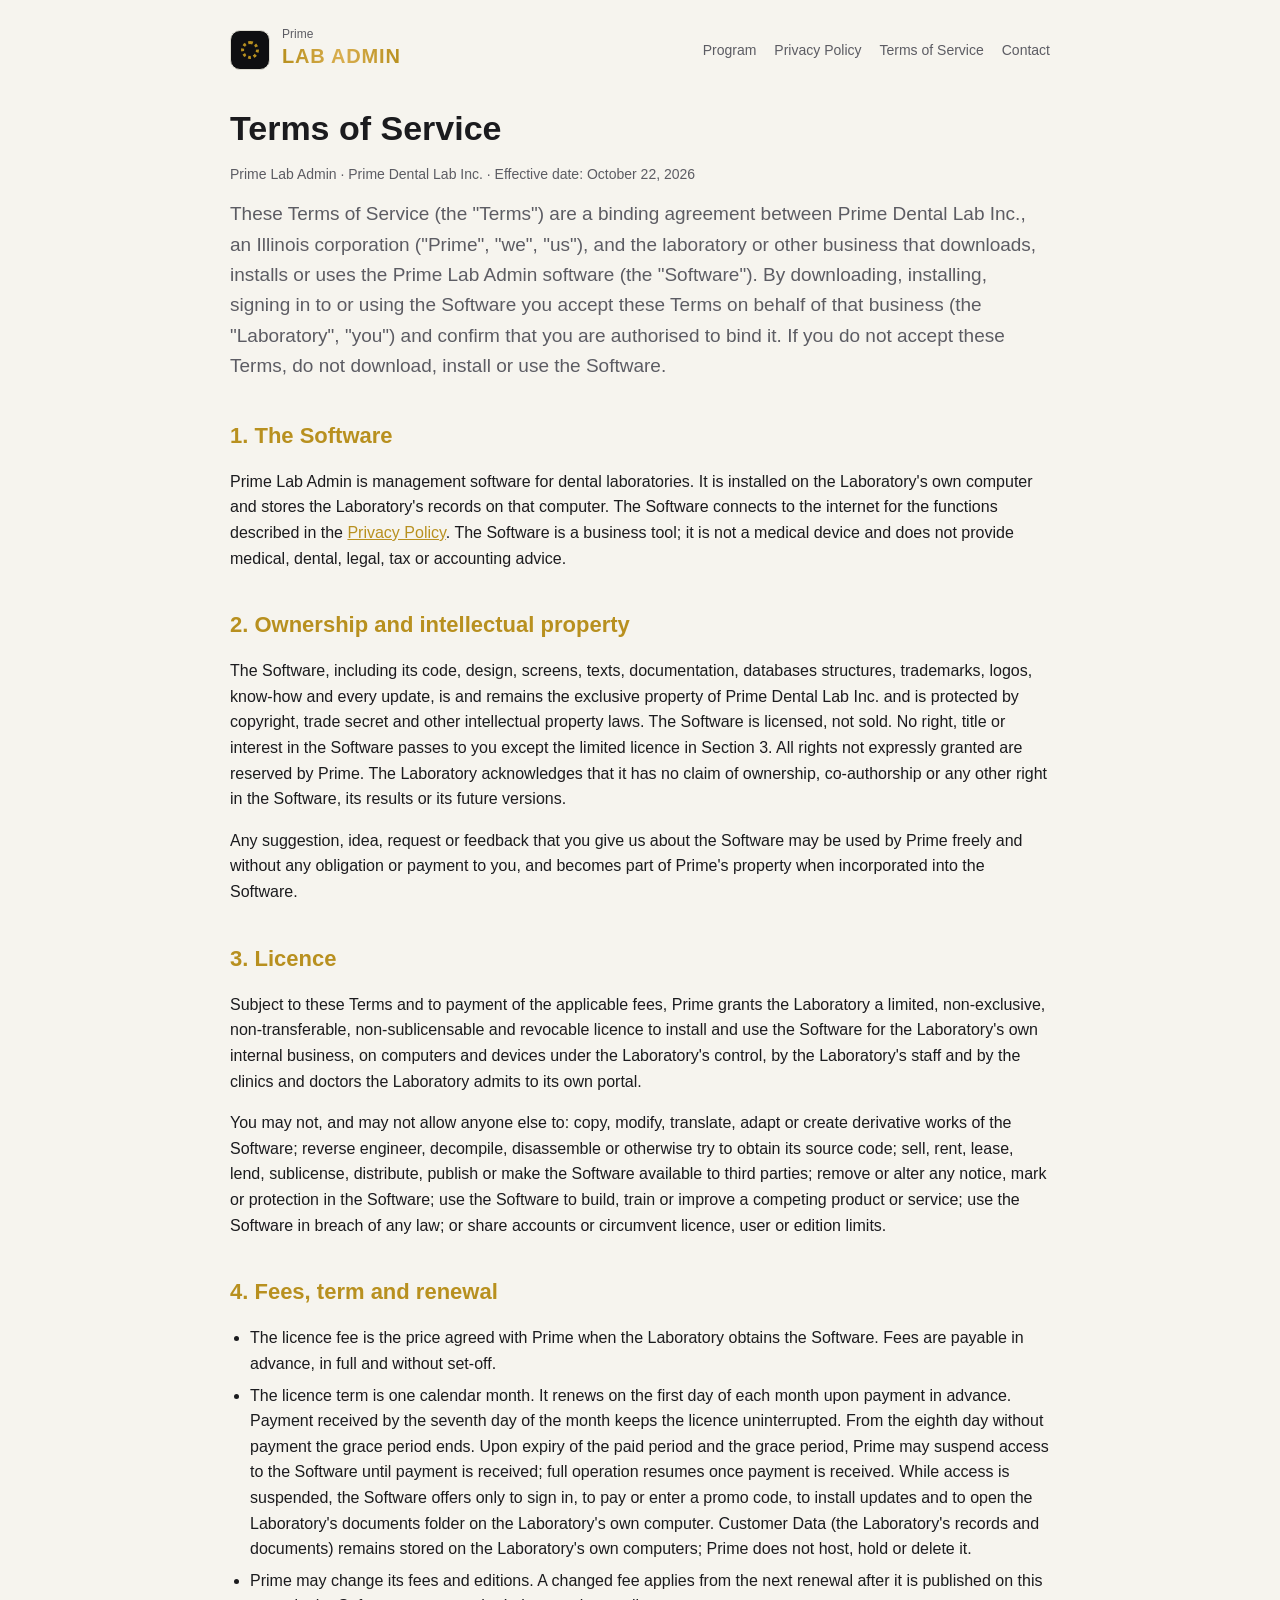
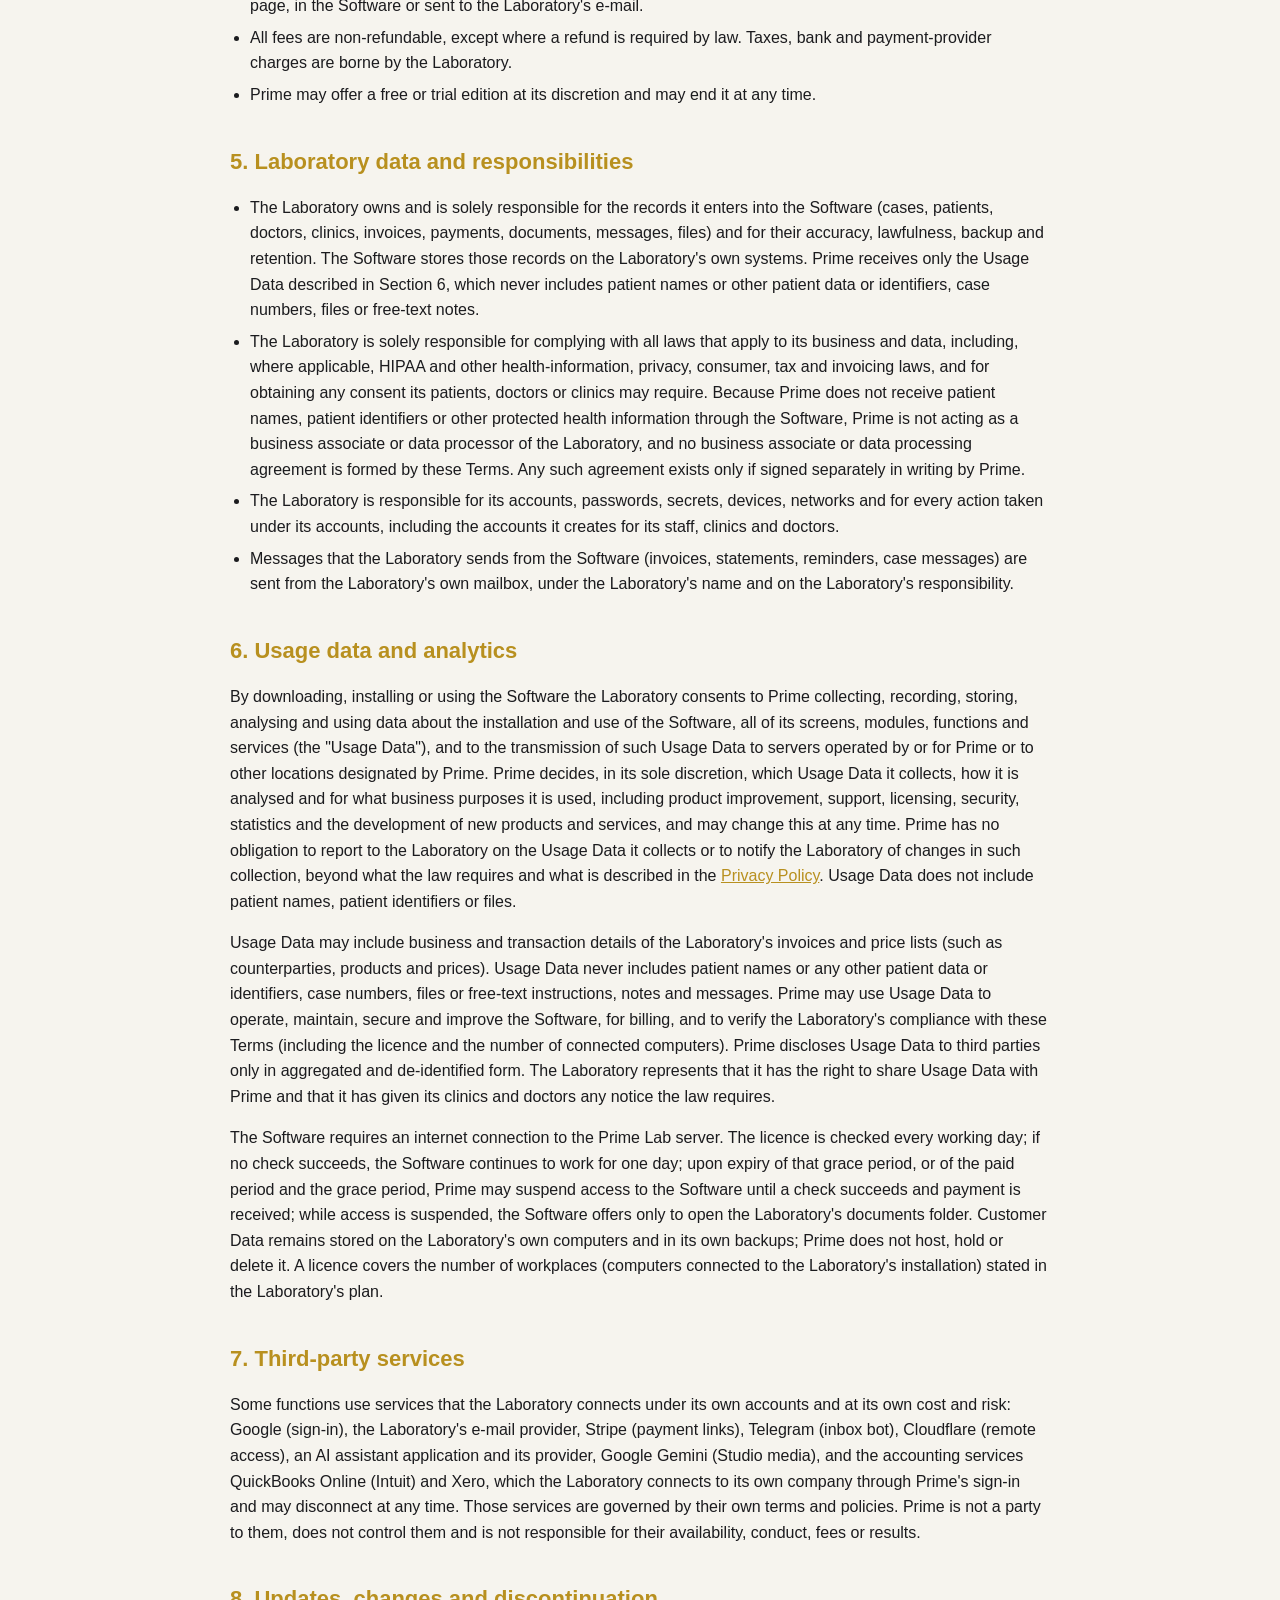
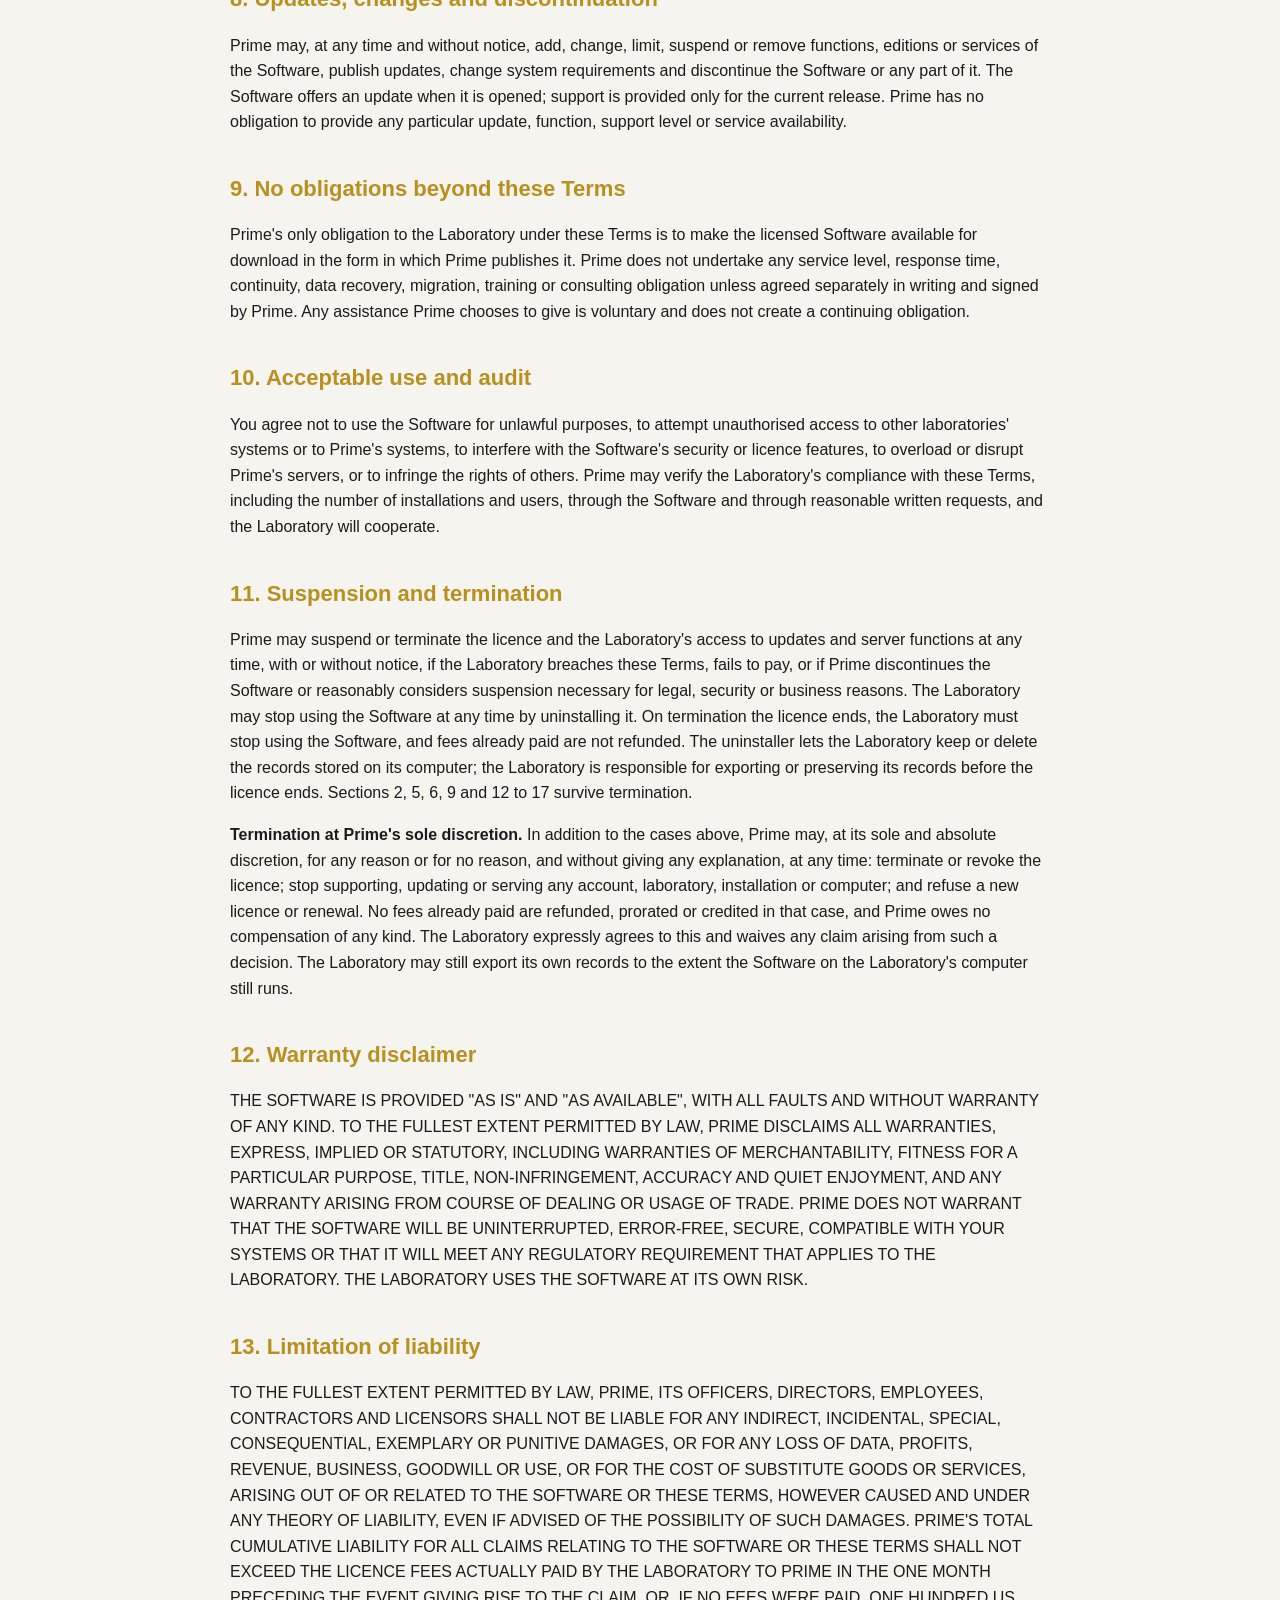
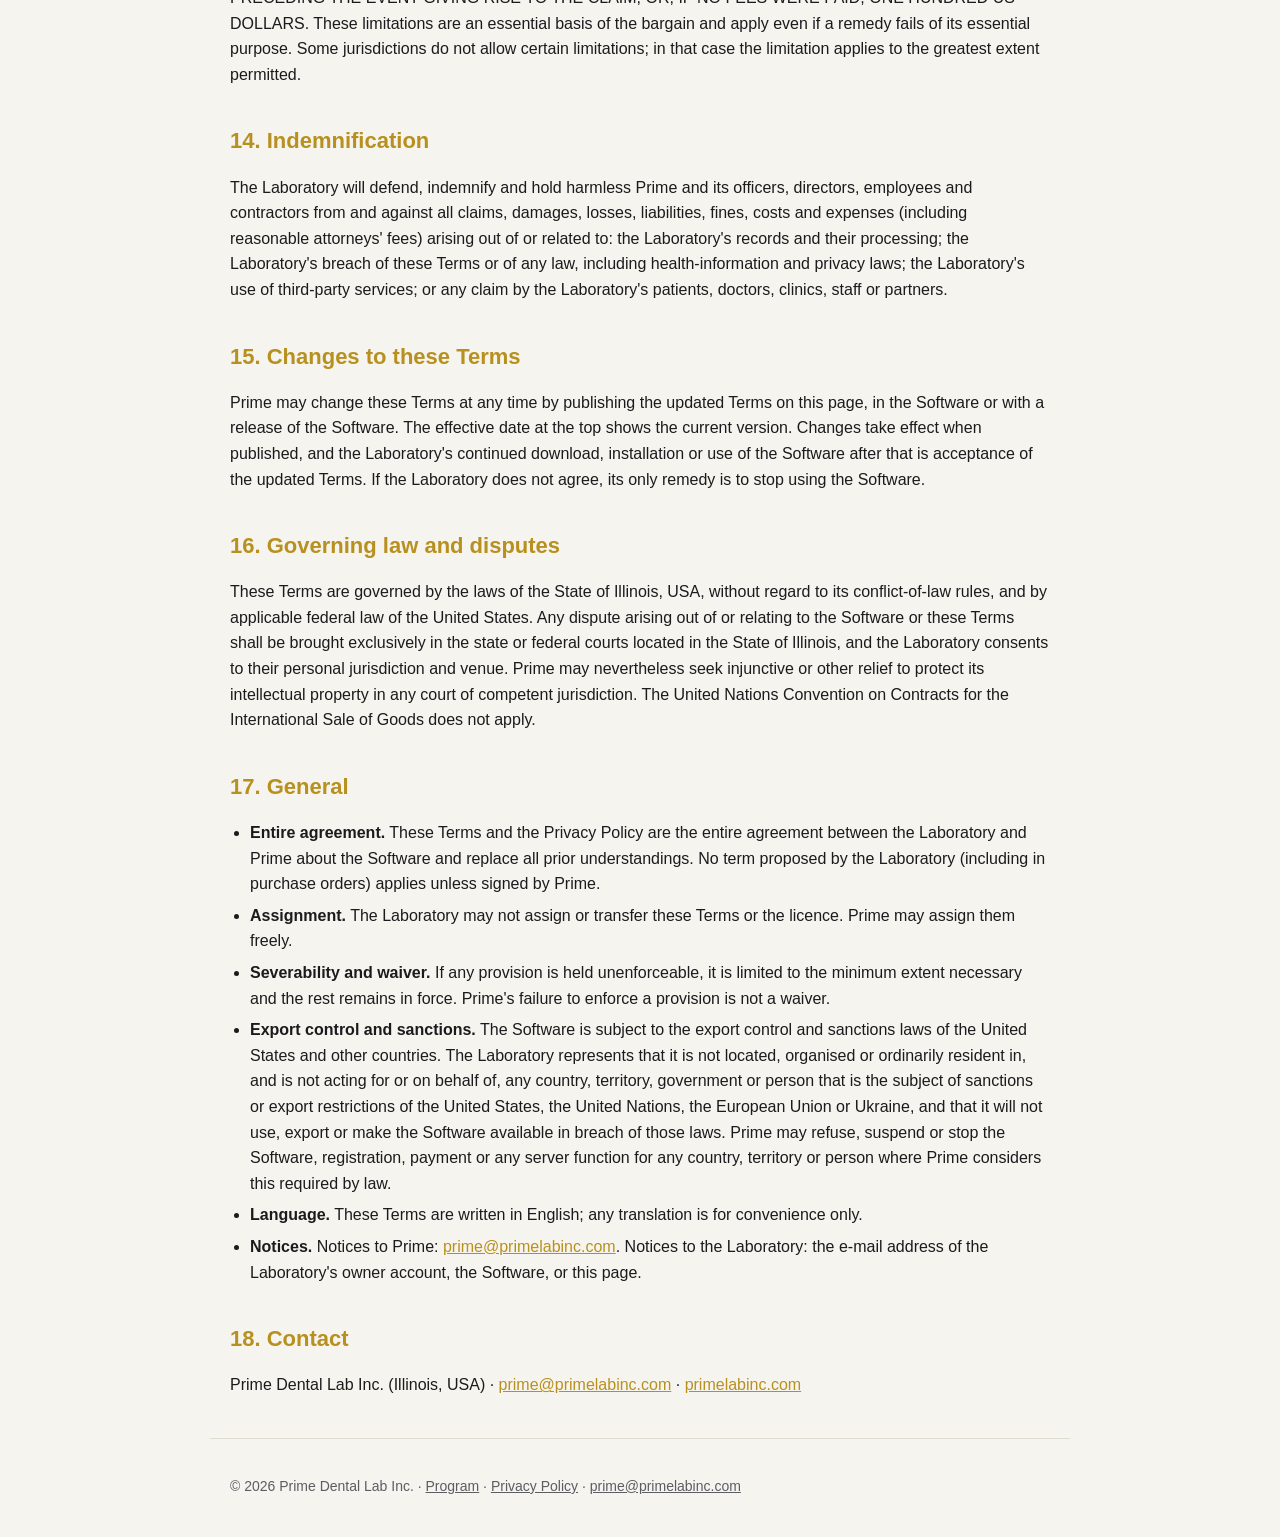
==== commit 0e96d80e: "Public pages from labadmin c5c89748fd45a8a2c0eb714af1f6e858ccfbbd78" ====
--- a/terms.html
+++ b/terms.html
@@ -14,7 +14,7 @@
 </header>
 <main>
   <h1>Terms of Service</h1>
-  <p class="meta">Prime Lab Admin · Prime Dental Lab Inc. · Effective date: October 7, 2026</p>
+  <p class="meta">Prime Lab Admin · Prime Dental Lab Inc. · Effective date: October 22, 2026</p>
   <p class="lead">These Terms of Service (the "Terms") are a binding agreement between Prime Dental Lab Inc., an Illinois corporation ("Prime", "we", "us"), and the laboratory or other business that downloads, installs or uses the Prime Lab Admin software (the "Software"). By downloading, installing, signing in to or using the Software you accept these Terms on behalf of that business (the "Laboratory", "you") and confirm that you are authorised to bind it. If you do not accept these Terms, do not download, install or use the Software.</p>
 
   <h2>1. The Software</h2>
@@ -51,7 +51,7 @@
   <p>The Software requires an internet connection to the Prime Lab server. The licence is checked every working day; if no check succeeds, the Software continues to work for one day; upon expiry of that grace period, or of the paid period and the grace period, Prime may suspend access to the Software until a check succeeds and payment is received; while access is suspended, the Software offers only to open the Laboratory's documents folder. Customer Data remains stored on the Laboratory's own computers and in its own backups; Prime does not host, hold or delete it. A licence covers the number of workplaces (computers connected to the Laboratory's installation) stated in the Laboratory's plan.</p>
 
   <h2>7. Third-party services</h2>
-  <p>Some functions use services that the Laboratory connects under its own accounts and at its own cost and risk: Google (sign-in), the Laboratory's e-mail provider, Stripe (payment links), Telegram (inbox bot), Cloudflare (remote access), an AI assistant application and its provider, and Google Gemini (Studio media). Those services are governed by their own terms and policies. Prime is not a party to them, does not control them and is not responsible for their availability, conduct, fees or results.</p>
+  <p>Some functions use services that the Laboratory connects under its own accounts and at its own cost and risk: Google (sign-in), the Laboratory's e-mail provider, Stripe (payment links), Telegram (inbox bot), Cloudflare (remote access), an AI assistant application and its provider, Google Gemini (Studio media), and the accounting services QuickBooks Online (Intuit) and Xero, which the Laboratory connects to its own company through Prime's sign-in and may disconnect at any time. Those services are governed by their own terms and policies. Prime is not a party to them, does not control them and is not responsible for their availability, conduct, fees or results.</p>
 
   <h2>8. Updates, changes and discontinuation</h2>
   <p>Prime may, at any time and without notice, add, change, limit, suspend or remove functions, editions or services of the Software, publish updates, change system requirements and discontinue the Software or any part of it. The Software offers an update when it is opened; support is provided only for the current release. Prime has no obligation to provide any particular update, function, support level or service availability.</p>
@@ -64,6 +64,8 @@
 
   <h2>11. Suspension and termination</h2>
   <p>Prime may suspend or terminate the licence and the Laboratory's access to updates and server functions at any time, with or without notice, if the Laboratory breaches these Terms, fails to pay, or if Prime discontinues the Software or reasonably considers suspension necessary for legal, security or business reasons. The Laboratory may stop using the Software at any time by uninstalling it. On termination the licence ends, the Laboratory must stop using the Software, and fees already paid are not refunded. The uninstaller lets the Laboratory keep or delete the records stored on its computer; the Laboratory is responsible for exporting or preserving its records before the licence ends. Sections 2, 5, 6, 9 and 12 to 17 survive termination.</p>
+
+  <p><strong>Termination at Prime's sole discretion.</strong> In addition to the cases above, Prime may, at its sole and absolute discretion, for any reason or for no reason, and without giving any explanation, at any time: terminate or revoke the licence; stop supporting, updating or serving any account, laboratory, installation or computer; and refuse a new licence or renewal. No fees already paid are refunded, prorated or credited in that case, and Prime owes no compensation of any kind. The Laboratory expressly agrees to this and waives any claim arising from such a decision. The Laboratory may still export its own records to the extent the Software on the Laboratory's computer still runs.</p>
 
   <h2>12. Warranty disclaimer</h2>
   <p>THE SOFTWARE IS PROVIDED "AS IS" AND "AS AVAILABLE", WITH ALL FAULTS AND WITHOUT WARRANTY OF ANY KIND. TO THE FULLEST EXTENT PERMITTED BY LAW, PRIME DISCLAIMS ALL WARRANTIES, EXPRESS, IMPLIED OR STATUTORY, INCLUDING WARRANTIES OF MERCHANTABILITY, FITNESS FOR A PARTICULAR PURPOSE, TITLE, NON-INFRINGEMENT, ACCURACY AND QUIET ENJOYMENT, AND ANY WARRANTY ARISING FROM COURSE OF DEALING OR USAGE OF TRADE. PRIME DOES NOT WARRANT THAT THE SOFTWARE WILL BE UNINTERRUPTED, ERROR-FREE, SECURE, COMPATIBLE WITH YOUR SYSTEMS OR THAT IT WILL MEET ANY REGULATORY REQUIREMENT THAT APPLIES TO THE LABORATORY. THE LABORATORY USES THE SOFTWARE AT ITS OWN RISK.</p>
